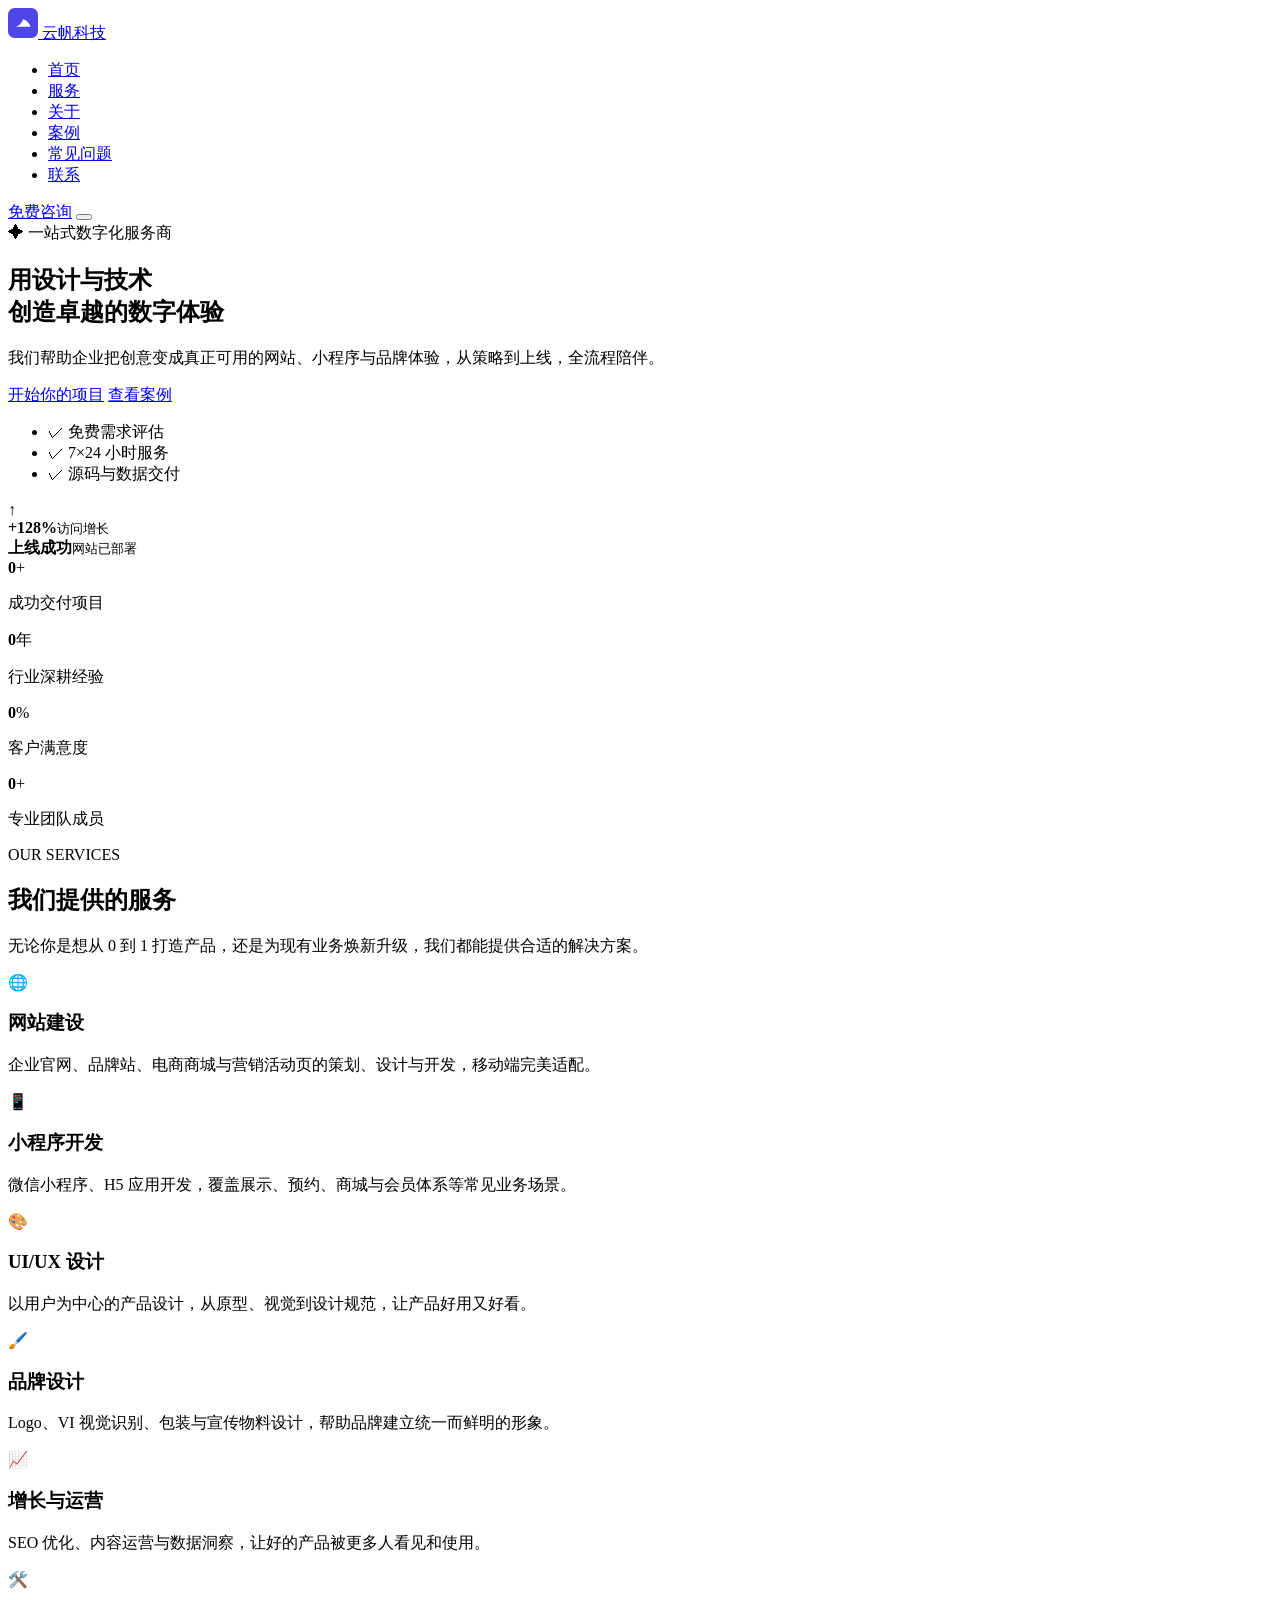
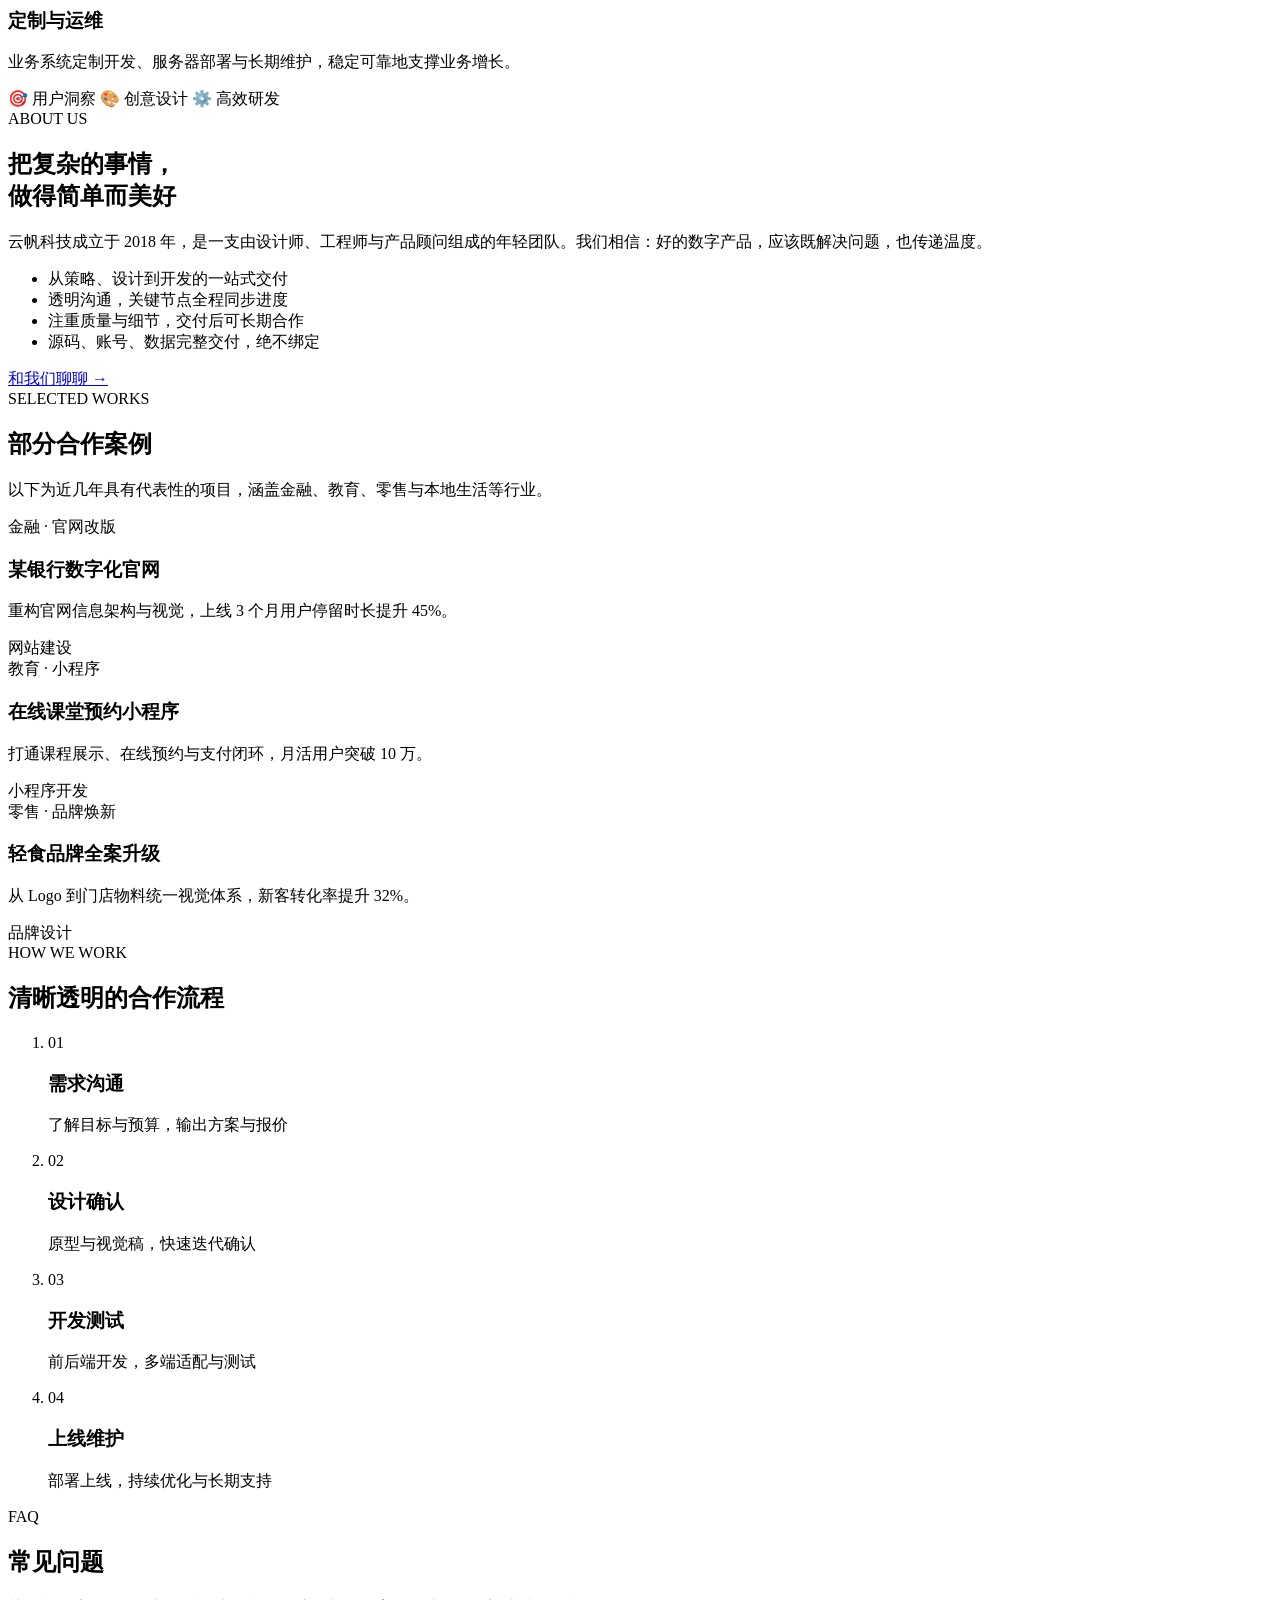
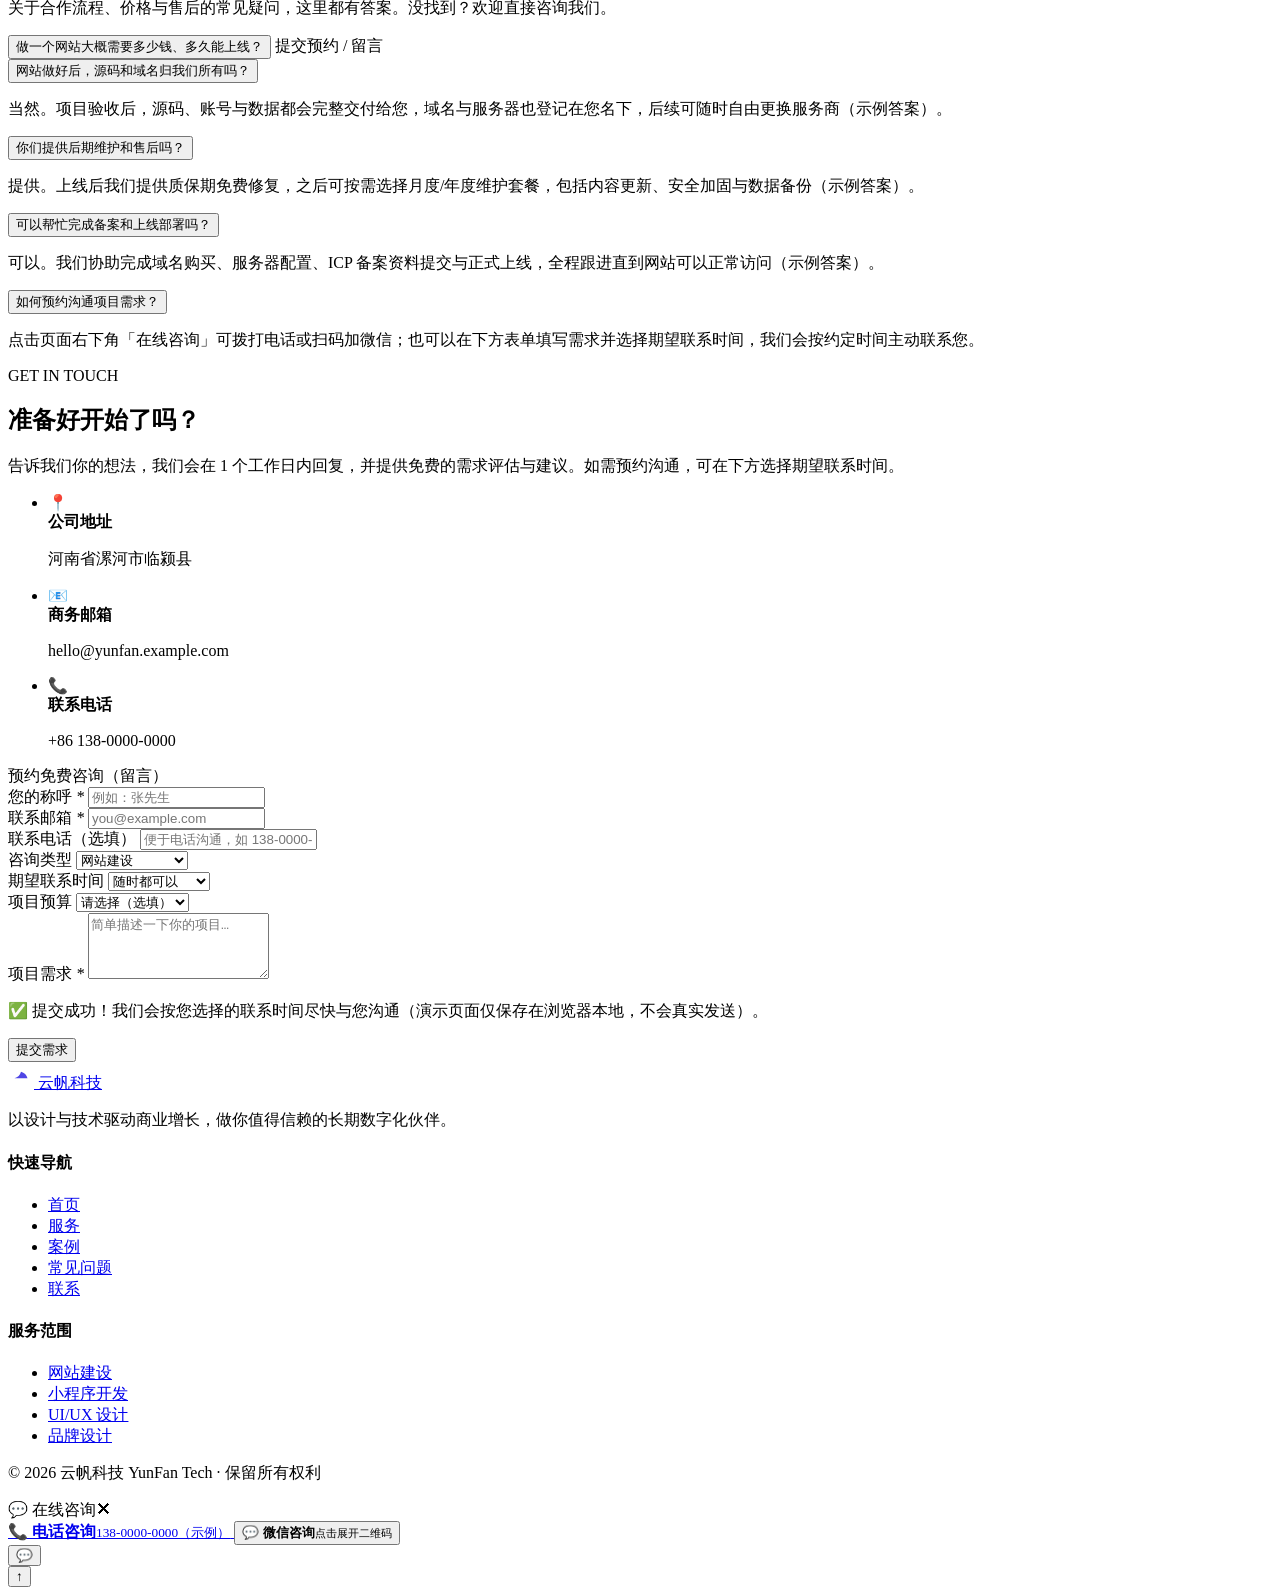
==== index.html @ b7e0d7ba "deploy: add index.html" ====
<!DOCTYPE html>
<html lang="zh-CN">
<head>
  <meta charset="UTF-8" />
  <meta name="viewport" content="width=device-width, initial-scale=1.0" />
  <title>云帆科技 - 一站式数字化解决方案</title>
  <meta name="description" content="云帆科技为企业提供网站建设、小程序开发、UI/UX 设计与品牌设计等一站式数字化服务。" />
  <link rel="icon" href="data:image/svg+xml,%3Csvg xmlns='http://www.w3.org/2000/svg' viewBox='0 0 64 64'%3E%3Crect width='64' height='64' rx='14' fill='%234f46e5'/%3E%3Cpath d='M16 40c8-2 14-8 16-16 8 2 14 8 16 16H16z' fill='white'/%3E%3C/svg%3E" />
  <link rel="stylesheet" href="css/style.css" />
</head>
<body>

  <!-- 导航栏 -->
  <header class="site-header" id="siteHeader">
    <nav class="nav container" aria-label="主导航">
      <a class="brand" href="#home" aria-label="云帆科技首页">
        <span class="brand-logo" aria-hidden="true">
          <svg viewBox="0 0 64 64" width="30" height="30"><rect width="64" height="64" rx="14" fill="#4f46e5"/><path d="M16 40c8-2 14-8 16-16 8 2 14 8 16 16H16z" fill="white"/></svg>
        </span>
        <span class="brand-name">云帆科技</span>
      </a>

      <ul class="nav-links" id="navLinks">
        <li><a class="nav-link is-active" href="#home">首页</a></li>
        <li><a class="nav-link" href="#services">服务</a></li>
        <li><a class="nav-link" href="#about">关于</a></li>
        <li><a class="nav-link" href="#works">案例</a></li>
        <li><a class="nav-link" href="#faq">常见问题</a></li>
        <li><a class="nav-link" href="#contact">联系</a></li>
      </ul>

      <a class="btn btn-primary nav-cta" href="#contact">免费咨询</a>

      <button class="nav-toggle" id="navToggle" aria-label="打开菜单" aria-expanded="false" aria-controls="navLinks">
        <span></span><span></span><span></span>
      </button>
    </nav>
  </header>

  <main>
    <!-- 首屏 Hero -->
    <section class="hero" id="home">
      <div class="hero-bg" aria-hidden="true">
        <span class="blob blob-1"></span>
        <span class="blob blob-2"></span>
        <span class="grid-dots"></span>
      </div>
      <div class="container hero-inner">
        <div class="hero-copy reveal">
          <span class="badge">✦ 一站式数字化服务商</span>
          <h1>用设计与技术<br />创造<span class="grad-text">卓越的</span>数字体验</h1>
          <p class="hero-sub">我们帮助企业把创意变成真正可用的网站、小程序与品牌体验，从策略到上线，全流程陪伴。</p>
          <div class="hero-actions">
            <a class="btn btn-primary btn-lg" href="#contact">开始你的项目</a>
            <a class="btn btn-ghost btn-lg" href="#works">查看案例</a>
          </div>
          <ul class="hero-points">
            <li>✓ 免费需求评估</li>
            <li>✓ 7×24 小时服务</li>
            <li>✓ 源码与数据交付</li>
          </ul>
        </div>

        <div class="hero-visual reveal" aria-hidden="true">
          <div class="mock-card mock-main">
            <div class="mock-top"><span></span><span></span><span></span></div>
            <div class="mock-hero-bar"></div>
            <div class="mock-row">
              <div class="mock-col"><i class="bar b1"></i><i class="bar b2"></i><i class="bar b3"></i><i class="bar b4"></i></div>
              <div class="mock-pie"><span></span></div>
            </div>
          </div>
          <div class="mock-card mock-float mock-float-1">
            <span class="f-icon">↑</span>
            <div><strong>+128%</strong><small>访问增长</small></div>
          </div>
          <div class="mock-card mock-float mock-float-2">
            <span class="f-dot"></span>
            <div><strong>上线成功</strong><small>网站已部署</small></div>
          </div>
        </div>
      </div>

      <!-- 数据统计 -->
      <div class="container stats-bar reveal">
        <div class="stat"><strong data-count="120">0</strong><span>+</span><p>成功交付项目</p></div>
        <div class="stat"><strong data-count="8">0</strong><span>年</span><p>行业深耕经验</p></div>
        <div class="stat"><strong data-count="96">0</strong><span>%</span><p>客户满意度</p></div>
        <div class="stat"><strong data-count="20">0</strong><span>+</span><p>专业团队成员</p></div>
      </div>
    </section>

    <!-- 服务 -->
    <section class="section" id="services">
      <div class="container">
        <div class="section-head reveal">
          <span class="kicker">OUR SERVICES</span>
          <h2>我们提供的服务</h2>
          <p>无论你是想从 0 到 1 打造产品，还是为现有业务焕新升级，我们都能提供合适的解决方案。</p>
        </div>

        <div class="grid cards-grid">
          <article class="card reveal">
            <span class="card-icon">🌐</span>
            <h3>网站建设</h3>
            <p>企业官网、品牌站、电商商城与营销活动页的策划、设计与开发，移动端完美适配。</p>
          </article>
          <article class="card reveal">
            <span class="card-icon">📱</span>
            <h3>小程序开发</h3>
            <p>微信小程序、H5 应用开发，覆盖展示、预约、商城与会员体系等常见业务场景。</p>
          </article>
          <article class="card reveal">
            <span class="card-icon">🎨</span>
            <h3>UI/UX 设计</h3>
            <p>以用户为中心的产品设计，从原型、视觉到设计规范，让产品好用又好看。</p>
          </article>
          <article class="card reveal">
            <span class="card-icon">🖌️</span>
            <h3>品牌设计</h3>
            <p>Logo、VI 视觉识别、包装与宣传物料设计，帮助品牌建立统一而鲜明的形象。</p>
          </article>
          <article class="card reveal">
            <span class="card-icon">📈</span>
            <h3>增长与运营</h3>
            <p>SEO 优化、内容运营与数据洞察，让好的产品被更多人看见和使用。</p>
          </article>
          <article class="card reveal">
            <span class="card-icon">🛠️</span>
            <h3>定制与运维</h3>
            <p>业务系统定制开发、服务器部署与长期维护，稳定可靠地支撑业务增长。</p>
          </article>
        </div>
      </div>
    </section>

    <!-- 关于 -->
    <section class="section section-alt" id="about">
      <div class="container about-grid">
        <div class="about-visual reveal">
          <div class="about-frame">
            <div class="about-illus">
              <span class="ai-card ai-1">🎯 用户洞察</span>
              <span class="ai-card ai-2">🎨 创意设计</span>
              <span class="ai-card ai-3">⚙️ 高效研发</span>
            </div>
          </div>
        </div>
        <div class="about-copy reveal">
          <span class="kicker">ABOUT US</span>
          <h2>把复杂的事情，<br />做得简单而美好</h2>
          <p>云帆科技成立于 2018 年，是一支由设计师、工程师与产品顾问组成的年轻团队。我们相信：好的数字产品，应该既解决问题，也传递温度。</p>
          <ul class="check-list">
            <li>从策略、设计到开发的一站式交付</li>
            <li>透明沟通，关键节点全程同步进度</li>
            <li>注重质量与细节，交付后可长期合作</li>
            <li>源码、账号、数据完整交付，绝不绑定</li>
          </ul>
          <a class="btn btn-primary" href="#contact">和我们聊聊 →</a>
        </div>
      </div>
    </section>

    <!-- 案例 -->
    <section class="section" id="works">
      <div class="container">
        <div class="section-head reveal">
          <span class="kicker">SELECTED WORKS</span>
          <h2>部分合作案例</h2>
          <p>以下为近几年具有代表性的项目，涵盖金融、教育、零售与本地生活等行业。</p>
        </div>

        <div class="grid works-grid">
          <article class="work reveal">
            <div class="work-cover cover-1"><span>金融 · 官网改版</span></div>
            <div class="work-body">
              <h3>某银行数字化官网</h3>
              <p>重构官网信息架构与视觉，上线 3 个月用户停留时长提升 45%。</p>
              <span class="tag">网站建设</span>
            </div>
          </article>
          <article class="work reveal">
            <div class="work-cover cover-2"><span>教育 · 小程序</span></div>
            <div class="work-body">
              <h3>在线课堂预约小程序</h3>
              <p>打通课程展示、在线预约与支付闭环，月活用户突破 10 万。</p>
              <span class="tag">小程序开发</span>
            </div>
          </article>
          <article class="work reveal">
            <div class="work-cover cover-3"><span>零售 · 品牌焕新</span></div>
            <div class="work-body">
              <h3>轻食品牌全案升级</h3>
              <p>从 Logo 到门店物料统一视觉体系，新客转化率提升 32%。</p>
              <span class="tag">品牌设计</span>
            </div>
          </article>
        </div>
      </div>
    </section>

    <!-- 合作流程 -->
    <section class="section section-alt" id="process">
      <div class="container">
        <div class="section-head reveal">
          <span class="kicker">HOW WE WORK</span>
          <h2>清晰透明的合作流程</h2>
        </div>
        <ol class="process-list">
          <li class="reveal"><span class="step-no">01</span><h3>需求沟通</h3><p>了解目标与预算，输出方案与报价</p></li>
          <li class="reveal"><span class="step-no">02</span><h3>设计确认</h3><p>原型与视觉稿，快速迭代确认</p></li>
          <li class="reveal"><span class="step-no">03</span><h3>开发测试</h3><p>前后端开发，多端适配与测试</p></li>
          <li class="reveal"><span class="step-no">04</span><h3>上线维护</h3><p>部署上线，持续优化与长期支持</p></li>
        </ol>
      </div>
    </section>

    <!-- 常见问题 -->
    <section class="section" id="faq">
      <div class="container">
        <div class="section-head reveal">
          <span class="kicker">FAQ</span>
          <h2>常见问题</h2>
          <p>关于合作流程、价格与售后的常见疑问，这里都有答案。没找到？欢迎直接咨询我们。</p>
        </div>
        <div class="faq-list reveal">
          <div class="faq-item">
            <button class="faq-q" aria-expanded="false"><span>做一个网站大概需要多少钱、多久能上线？</span><span class="faq-icon" aria-hidden="true"></span></button>
提交预约 / 留言
          </div>
          <div class="faq-item">
            <button class="faq-q" aria-expanded="false"><span>网站做好后，源码和域名归我们所有吗？</span><span class="faq-icon" aria-hidden="true"></span></button>
            <div class="faq-a"><p>当然。项目验收后，源码、账号与数据都会完整交付给您，域名与服务器也登记在您名下，后续可随时自由更换服务商（示例答案）。</p></div>
          </div>
          <div class="faq-item">
            <button class="faq-q" aria-expanded="false"><span>你们提供后期维护和售后吗？</span><span class="faq-icon" aria-hidden="true"></span></button>
            <div class="faq-a"><p>提供。上线后我们提供质保期免费修复，之后可按需选择月度/年度维护套餐，包括内容更新、安全加固与数据备份（示例答案）。</p></div>
          </div>
          <div class="faq-item">
            <button class="faq-q" aria-expanded="false"><span>可以帮忙完成备案和上线部署吗？</span><span class="faq-icon" aria-hidden="true"></span></button>
            <div class="faq-a"><p>可以。我们协助完成域名购买、服务器配置、ICP 备案资料提交与正式上线，全程跟进直到网站可以正常访问（示例答案）。</p></div>
          </div>
          <div class="faq-item">
            <button class="faq-q" aria-expanded="false"><span>如何预约沟通项目需求？</span><span class="faq-icon" aria-hidden="true"></span></button>
            <div class="faq-a"><p>点击页面右下角「在线咨询」可拨打电话或扫码加微信；也可以在下方表单填写需求并选择期望联系时间，我们会按约定时间主动联系您。</p></div>
          </div>
        </div>
      </div>
    </section>

    <!-- 联系 -->
    <section class="section contact-wrap" id="contact">
      <div class="container contact-grid">
        <div class="contact-info reveal">
          <span class="kicker">GET IN TOUCH</span>
          <h2>准备好开始了吗？</h2>
告诉我们你的想法，我们会在 1 个工作日内回复，并提供免费的需求评估与建议。如需预约沟通，可在下方选择期望联系时间。
          <ul class="contact-list">
            <li><span class="ci">📍</span><div><strong>公司地址</strong><p>河南省漯河市临颍县</p></div></li>
            <li><span class="ci">📧</span><div><strong>商务邮箱</strong><p>hello@yunfan.example.com</p></div></li>
            <li><span class="ci">📞</span><div><strong>联系电话</strong><p>+86 138-0000-0000</p></div></li>
          </ul>
        </div>

        <form class="contact-form reveal" id="contactForm" novalidate>
预约免费咨询（留言）
          <div class="form-row">
            <label for="name">您的称呼 <em>*</em></label>
            <input type="text" id="name" name="name" placeholder="例如：张先生" required />
          </div>
          <div class="form-row">
            <label for="email">联系邮箱 <em>*</em></label>
            <input type="email" id="email" name="email" placeholder="you@example.com" required />
          </div>
          <div class="form-row">
            <label for="phone">联系电话（选填）</label>
            <input type="tel" id="phone" name="phone" placeholder="便于电话沟通，如 138-0000-0000" />
          </div>
          <div class="form-row">
            <label for="topic">咨询类型</label>
            <select id="topic" name="topic">
              <option value="网站建设">网站建设</option>
              <option value="小程序开发">小程序开发</option>
              <option value="UI/UX 设计">UI/UX 设计</option>
              <option value="品牌设计">品牌设计</option>
              <option value="其他 / 暂不确定">其他 / 暂不确定</option>
            </select>
          </div>
          <div class="form-row">
            <label for="contactTime">期望联系时间</label>
            <select id="contactTime" name="contactTime">
              <option value="随时都可以">随时都可以</option>
              <option value="工作日上午">工作日上午</option>
              <option value="工作日下午">工作日下午</option>
              <option value="晚间 19:00 后">晚间 19:00 后</option>
            </select>
          </div>
          <div class="form-row">
            <label for="budget">项目预算</label>
            <select id="budget" name="budget">
              <option value="">请选择（选填）</option>
              <option value="1">1 万元以下</option>
              <option value="2">1 - 5 万元</option>
              <option value="3">5 - 20 万元</option>
              <option value="4">20 万元以上</option>
            </select>
          </div>
          <div class="form-row">
            <label for="message">项目需求 <em>*</em></label>
            <textarea id="message" name="message" rows="4" placeholder="简单描述一下你的项目…" required></textarea>
          </div>
          <p class="form-error" id="formError" role="alert"></p>
          <p class="form-success" id="formSuccess" role="status">✅ 提交成功！我们会按您选择的联系时间尽快与您沟通（演示页面仅保存在浏览器本地，不会真实发送）。</p>
          <button class="btn btn-primary btn-block" type="submit">提交需求</button>
        </form>
      </div>
    </section>
  </main>

  <!-- 页脚 -->
  <footer class="site-footer">
    <div class="container footer-grid">
      <div>
        <a class="brand brand-light" href="#home">
          <span class="brand-logo" aria-hidden="true">
            <svg viewBox="0 0 64 64" width="26" height="26"><rect width="64" height="64" rx="14" fill="#fff"/><path d="M16 40c8-2 14-8 16-16 8 2 14 8 16 16H16z" fill="#4f46e5"/></svg>
          </span>
          <span class="brand-name">云帆科技</span>
        </a>
        <p class="footer-desc">以设计与技术驱动商业增长，做你值得信赖的长期数字化伙伴。</p>
      </div>
      <div>
        <h4>快速导航</h4>
        <ul>
          <li><a href="#home">首页</a></li>
          <li><a href="#services">服务</a></li>
          <li><a href="#works">案例</a></li>
          <li><a href="#faq">常见问题</a></li>
          <li><a href="#contact">联系</a></li>
        </ul>
      </div>
      <div>
        <h4>服务范围</h4>
        <ul>
          <li><a href="#services">网站建设</a></li>
          <li><a href="#services">小程序开发</a></li>
          <li><a href="#services">UI/UX 设计</a></li>
          <li><a href="#services">品牌设计</a></li>
        </ul>
      </div>
    </div>
    <div class="container footer-bottom">
      <p>© <span id="year">2026</span> 云帆科技 YunFan Tech · 保留所有权利</p>
    </div>
  </footer>

  <!-- 在线咨询悬浮按钮 -->
  <div class="chat-fab" id="chatFab">
    <div class="fab-panel" role="dialog" aria-label="在线咨询面板">
      <div class="fab-head">💬 在线咨询<span class="fab-close" id="fabClose" role="button" tabindex="0" aria-label="关闭">✕</span></div>
      <a class="fab-action" href="tel:+8613800000000">
        <span class="fa-ic">📞</span>
        <span class="fa-text"><strong>电话咨询</strong><small>138-0000-0000（示例）</small></span>
      </a>
      <button type="button" class="fab-action" id="fabWechatBtn" aria-expanded="false">
        <span class="fa-ic">💬</span>
        <span class="fa-text"><strong>微信咨询</strong><small>点击展开二维码</small></span>
      </button>
      <div class="fab-qr" id="fabQr" hidden>
        <svg viewBox="0 0 120 120" width="112" height="112" aria-hidden="true">
          <rect width="120" height="120" fill="#fff"/>
          <g fill="#222">
            <rect x="8" y="8" width="36" height="36"/><rect x="14" y="14" width="24" height="24" fill="#fff"/>
            <rect x="76" y="8" width="36" height="36"/><rect x="82" y="14" width="24" height="24" fill="#fff"/>
            <rect x="8" y="76" width="36" height="36"/><rect x="14" y="82" width="24" height="24" fill="#fff"/>
            <rect x="56" y="56" width="12" height="12"/><rect x="76" y="78" width="12" height="12"/><rect x="94" y="58" width="10" height="10"/><rect x="58" y="82" width="10" height="10"/><rect x="72" y="56" width="8" height="8"/><rect x="88" y="88" width="8" height="8"/><rect x="56" y="98" width="8" height="8"/><rect x="80" y="96" width="8" height="8"/><rect x="56" y="70" width="8" height="8"/><rect x="102" y="76" width="8" height="8"/><rect x="88" y="68" width="6" height="6"/><rect x="96" y="102" width="8" height="8"/>
          </g>
        </svg>
        <p>微信扫码添加好友（占位图）</p>
        <small>把这里的占位图替换成你的微信二维码图片即可</small>
      </div>
    </div>
    <button class="fab-main" id="fabToggle" aria-expanded="false" aria-label="打开在线咨询">💬</button>
  </div>

  <button class="to-top" id="toTop" aria-label="返回顶部">↑</button>

  <script src="js/main.js"></script>
</body>
</html>
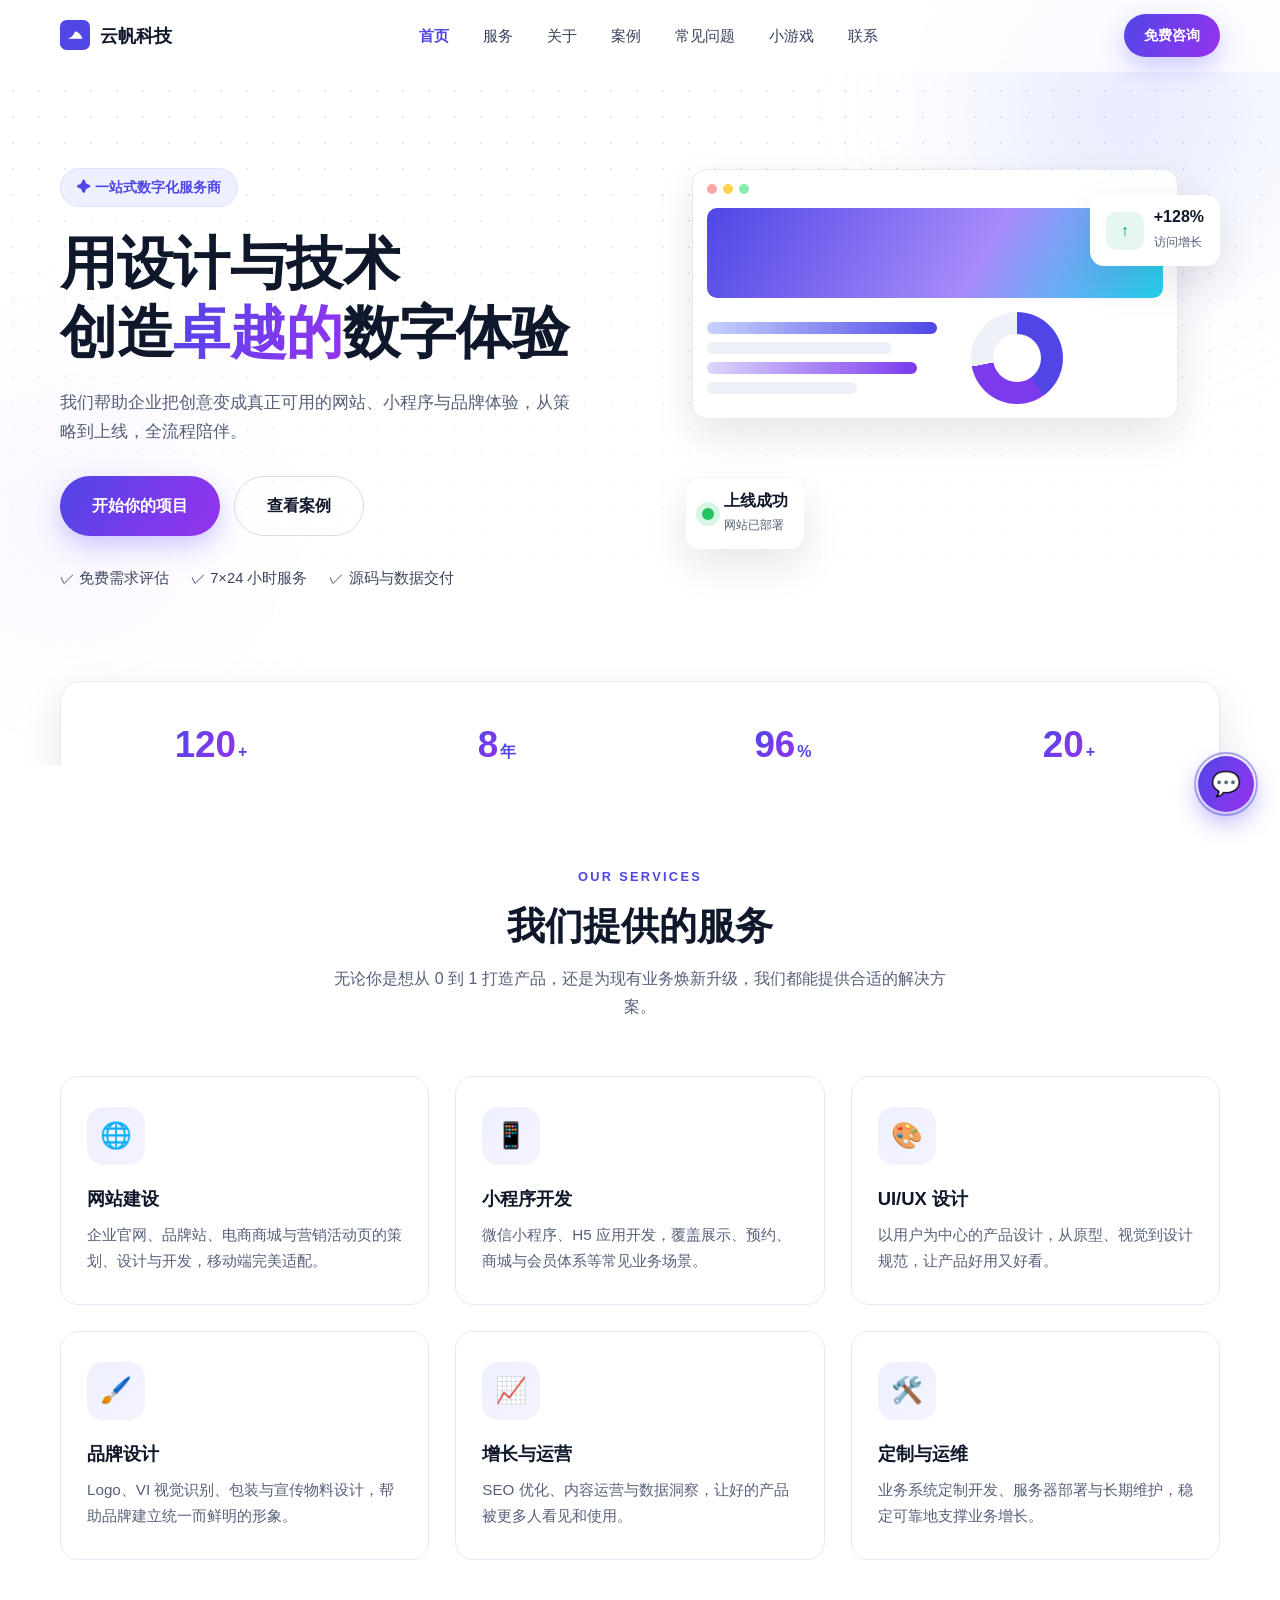
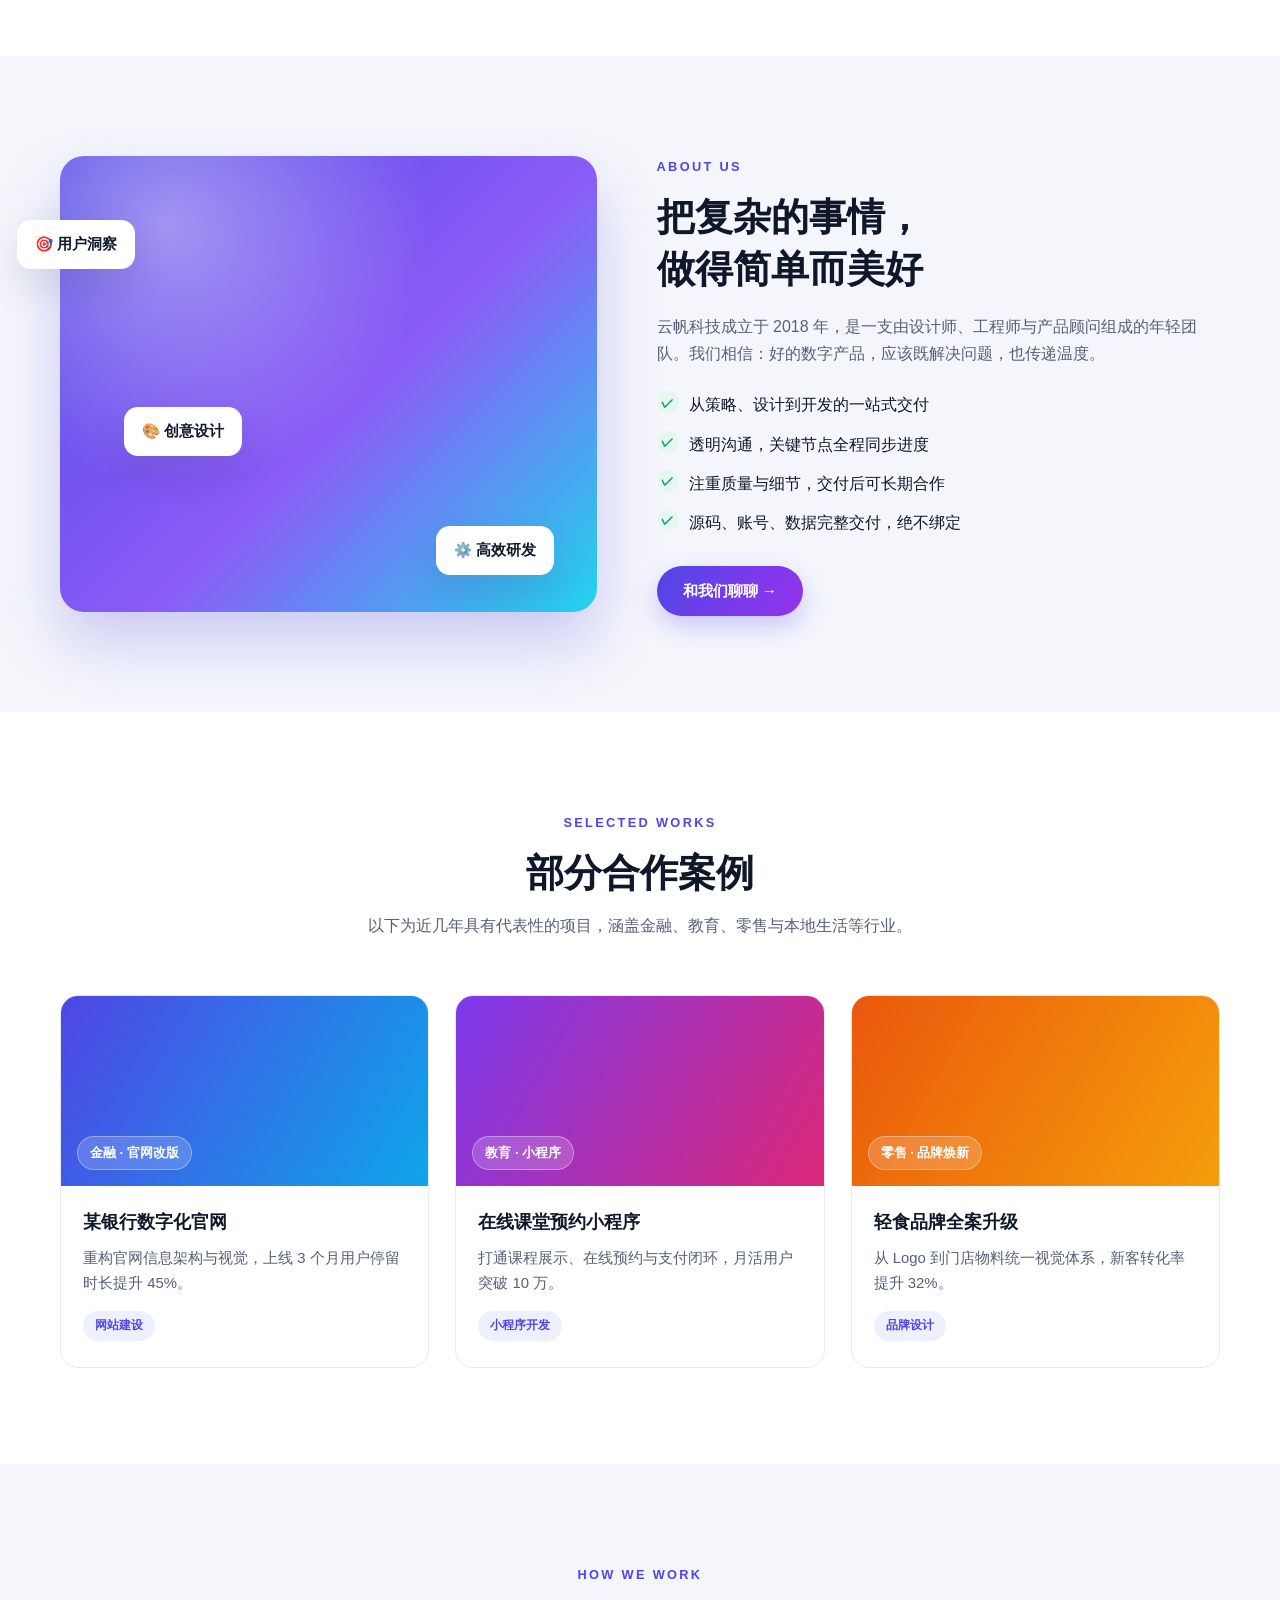
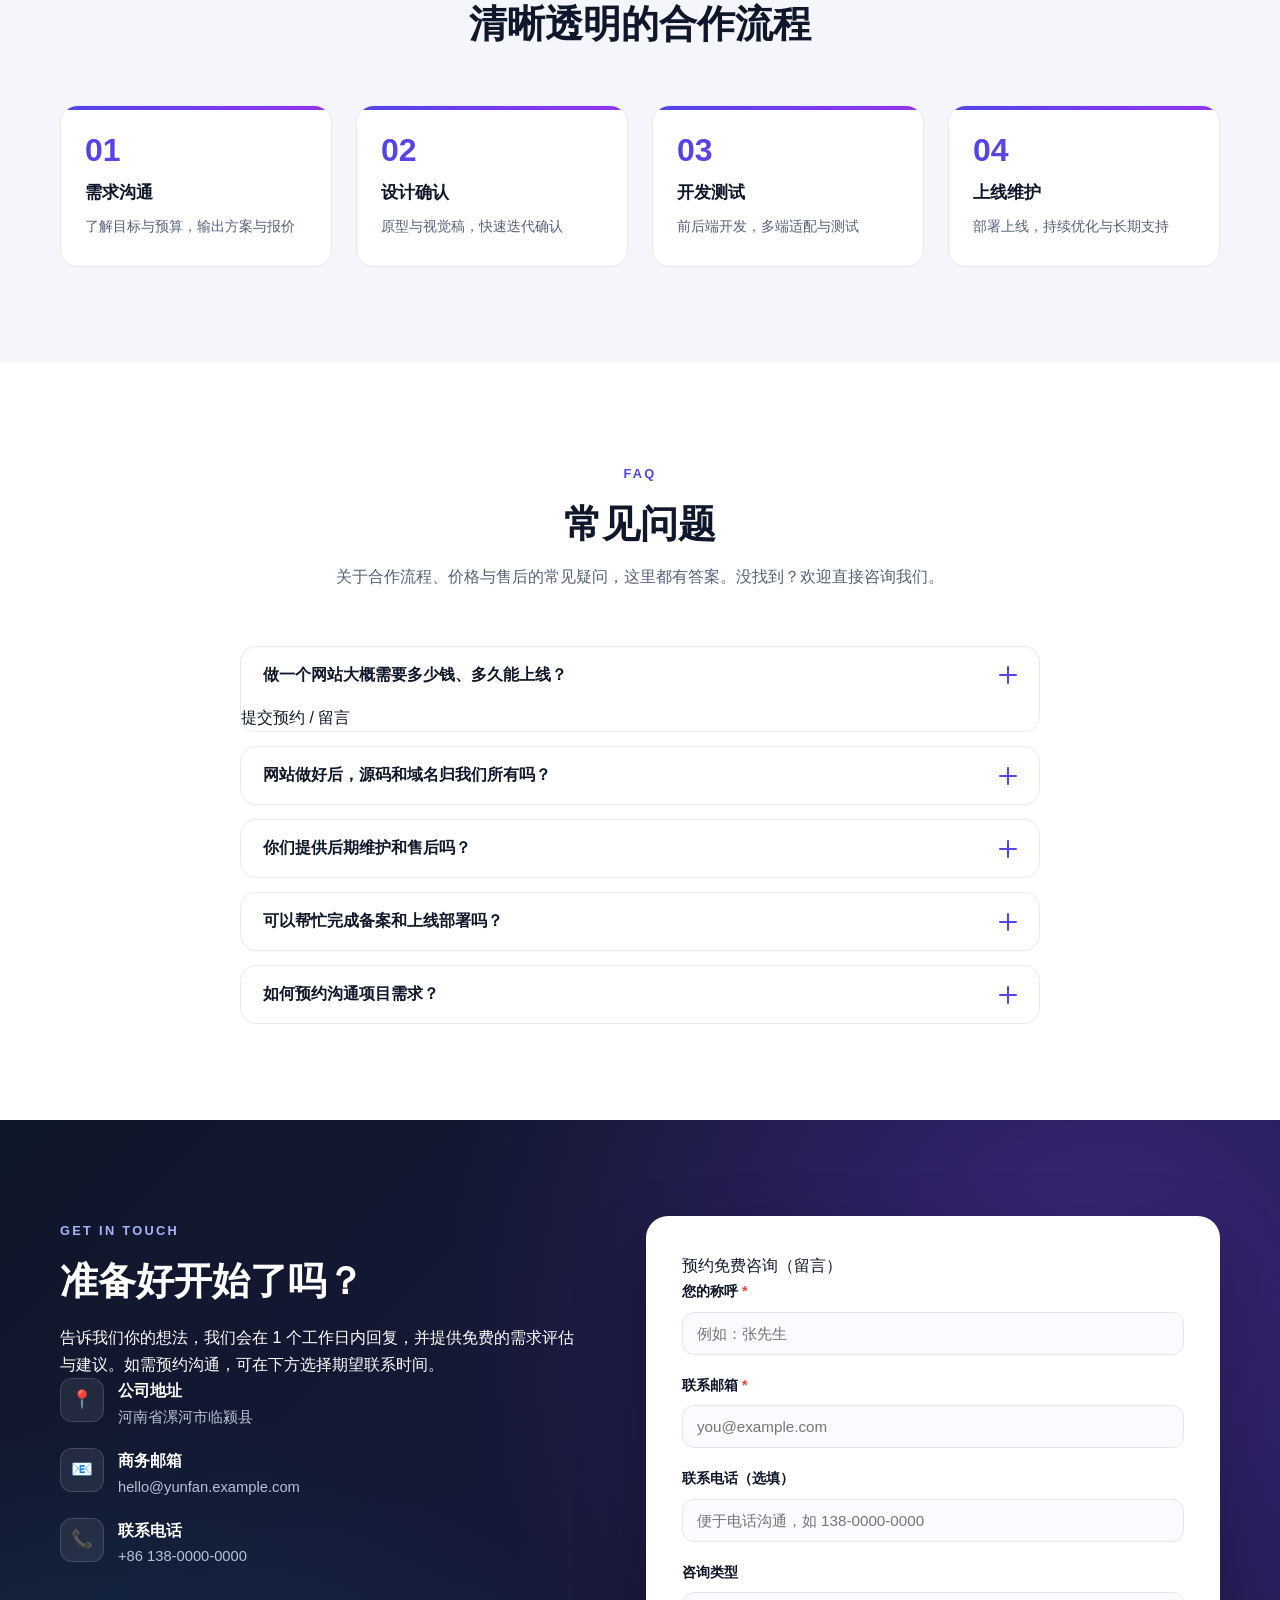
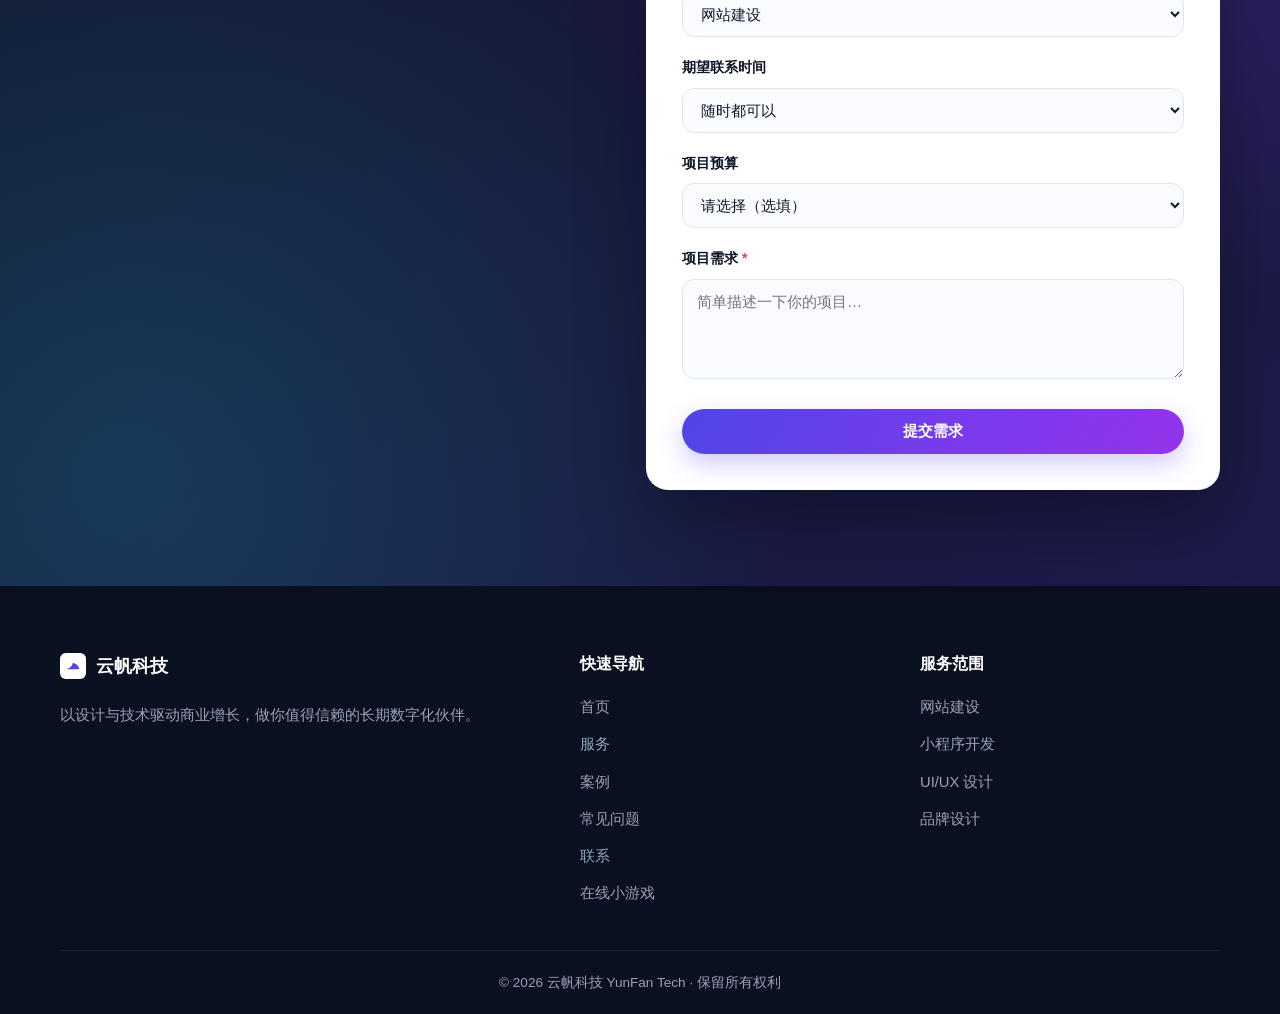
==== commit af662dc2: "deploy: update index.html" ====
--- a/index.html
+++ b/index.html
@@ -26,6 +26,7 @@
         <li><a class="nav-link" href="#about">关于</a></li>
         <li><a class="nav-link" href="#works">案例</a></li>
         <li><a class="nav-link" href="#faq">常见问题</a></li>
+        <li><a class="nav-link" href="game.html">小游戏</a></li>
         <li><a class="nav-link" href="#contact">联系</a></li>
       </ul>
 
@@ -337,6 +338,7 @@
           <li><a href="#works">案例</a></li>
           <li><a href="#faq">常见问题</a></li>
           <li><a href="#contact">联系</a></li>
+          <li><a href="game.html">在线小游戏</a></li>
         </ul>
       </div>
       <div>
--- a/css/style.css
+++ b/css/style.css
@@ -0,0 +1,666 @@
+/* ========== 基础与变量 ========== */
+:root {
+  --bg: #ffffff;
+  --bg-alt: #f4f6fb;
+  --ink: #0f172a;
+  --muted: #566079;
+  --brand: #4f46e5;
+  --brand-2: #7c3aed;
+  --grad: linear-gradient(120deg, #4f46e5, #7c3aed 60%, #9333ea);
+  --line: #e6eaf3;
+  --radius: 18px;
+  --shadow-sm: 0 6px 18px rgba(15, 23, 42, .06);
+  --shadow-md: 0 16px 40px rgba(15, 23, 42, .10);
+  --nav-h: 72px;
+  --font: "Inter", "PingFang SC", "Microsoft YaHei", "Hiragino Sans GB", -apple-system, BlinkMacSystemFont, "Segoe UI", Roboto, sans-serif;
+}
+
+* { margin: 0; padding: 0; box-sizing: border-box; }
+html { scroll-behavior: smooth; scroll-padding-top: calc(var(--nav-h) + 16px); }
+body {
+  font-family: var(--font);
+  color: var(--ink);
+  background: var(--bg);
+  line-height: 1.7;
+  -webkit-font-smoothing: antialiased;
+  overflow-x: hidden;
+}
+img, svg { display: block; max-width: 100%; }
+a { color: inherit; text-decoration: none; }
+ul, ol { list-style: none; }
+button { font-family: inherit; cursor: pointer; }
+
+.container { width: min(1160px, 92%); margin: 0 auto; }
+.section { padding: 96px 0; }
+.section-alt { background: var(--bg-alt); }
+.grad-text {
+  background: var(--grad);
+  -webkit-background-clip: text;
+  background-clip: text;
+  color: transparent;
+}
+.kicker {
+  display: inline-block;
+  font-size: .8rem;
+  font-weight: 700;
+  letter-spacing: .18em;
+  color: var(--brand);
+  margin-bottom: 14px;
+  text-transform: uppercase;
+}
+.section-head { text-align: center; max-width: 640px; margin: 0 auto 56px; }
+.section-head h2 { font-size: clamp(1.7rem, 3vw, 2.5rem); line-height: 1.3; margin-bottom: 14px; }
+.section-head p { color: var(--muted); }
+
+/* ========== 按钮 ========== */
+.btn {
+  display: inline-flex;
+  align-items: center;
+  justify-content: center;
+  gap: 8px;
+  border: none;
+  border-radius: 999px;
+  padding: 12px 26px;
+  font-size: .95rem;
+  font-weight: 600;
+  transition: transform .2s ease, box-shadow .2s ease, background .2s ease, color .2s ease;
+  white-space: nowrap;
+}
+.btn-lg { padding: 15px 32px; font-size: 1rem; }
+.btn-block { width: 100%; }
+.btn-primary {
+  color: #fff;
+  background: var(--grad);
+  box-shadow: 0 10px 24px rgba(99, 91, 255, .30);
+}
+.btn-primary:hover { transform: translateY(-2px); box-shadow: 0 14px 30px rgba(99, 91, 255, .38); }
+.btn-ghost {
+  color: var(--ink);
+  background: transparent;
+  border: 1.5px solid #d6dcea;
+}
+.btn-ghost:hover { border-color: var(--brand); color: var(--brand); transform: translateY(-2px); }
+
+/* ========== 导航栏 ========== */
+.site-header {
+  position: fixed;
+  inset: 0 0 auto 0;
+  z-index: 100;
+  height: var(--nav-h);
+  display: flex;
+  align-items: center;
+  background: rgba(255,255,255,.7);
+  backdrop-filter: blur(10px);
+  -webkit-backdrop-filter: blur(10px);
+  border-bottom: 1px solid transparent;
+  transition: background .3s ease, border-color .3s ease, box-shadow .3s ease;
+}
+.site-header.scrolled {
+  background: rgba(255,255,255,.92);
+  border-color: var(--line);
+  box-shadow: 0 4px 20px rgba(15,23,42,.05);
+}
+.nav { display: flex; align-items: center; justify-content: space-between; gap: 20px; }
+.brand { display: inline-flex; align-items: center; gap: 10px; font-weight: 800; font-size: 1.15rem; }
+.brand-logo { display: inline-flex; }
+.nav-links { display: flex; gap: 6px; }
+.nav-link {
+  position: relative;
+  padding: 8px 14px;
+  font-size: .95rem;
+  color: #37415a;
+  border-radius: 999px;
+  transition: color .2s ease, background .2s ease;
+}
+.nav-link:hover { color: var(--brand); background: #eef0ff; }
+.nav-link.is-active { color: var(--brand); font-weight: 700; }
+.nav-cta { padding: 9px 20px; font-size: .9rem; }
+.nav-toggle { display: none; background: none; border: none; width: 42px; height: 42px; position: relative; z-index: 5; }
+.nav-toggle span {
+  display: block;
+  width: 22px;
+  height: 2px;
+  margin: 5px auto;
+  background: var(--ink);
+  border-radius: 2px;
+  transition: transform .3s ease, opacity .3s ease;
+}
+.nav-toggle.open span:nth-child(1) { transform: translateY(7px) rotate(45deg); }
+.nav-toggle.open span:nth-child(2) { opacity: 0; }
+.nav-toggle.open span:nth-child(3) { transform: translateY(-7px) rotate(-45deg); }
+
+/* ========== Hero ========== */
+.hero { position: relative; padding: calc(var(--nav-h) + 56px) 0 0; overflow: hidden; }
+.hero-bg { position: absolute; inset: 0; z-index: 0; pointer-events: none; }
+.blob { position: absolute; border-radius: 50%; filter: blur(60px); opacity: .55; }
+.blob-1 { width: 460px; height: 460px; background: radial-gradient(circle, #c7d2fe, transparent 70%); top: -120px; right: -80px; }
+.blob-2 { width: 380px; height: 380px; background: radial-gradient(circle, #f3e8ff, transparent 70%); bottom: 60px; left: -120px; }
+.grid-dots {
+  position: absolute; inset: 0;
+  background-image: radial-gradient(rgba(99,102,241,.16) 1.2px, transparent 1.2px);
+  background-size: 26px 26px;
+  -webkit-mask-image: linear-gradient(180deg, #000 20%, transparent 85%);
+  mask-image: linear-gradient(180deg, #000 20%, transparent 85%);
+}
+.hero-inner {
+  position: relative; z-index: 1;
+  display: grid;
+  grid-template-columns: 1.05fr .95fr;
+  align-items: center;
+  gap: 48px;
+  padding: 40px 0 90px;
+}
+.badge {
+  display: inline-flex;
+  align-items: center;
+  gap: 8px;
+  padding: 7px 16px;
+  font-size: .85rem;
+  font-weight: 600;
+  color: var(--brand);
+  background: #eef0ff;
+  border: 1px solid #dde1ff;
+  border-radius: 999px;
+  margin-bottom: 22px;
+}
+.hero h1 { font-size: clamp(2.1rem, 4.6vw, 3.55rem); line-height: 1.22; letter-spacing: -.5px; }
+.hero-sub { margin: 20px 0 30px; font-size: 1.08rem; color: var(--muted); max-width: 30em; }
+.hero-actions { display: flex; flex-wrap: wrap; gap: 14px; }
+.hero-points { display: flex; flex-wrap: wrap; gap: 8px 22px; margin-top: 30px; font-size: .92rem; color: #3c455e; }
+.hero-points li::before { content: ""; }
+
+/* Hero 视觉区 */
+.hero-visual { position: relative; min-height: 420px; }
+.mock-card { border-radius: 14px; background: #fff; box-shadow: var(--shadow-md); }
+.mock-main { width: 92%; padding: 14px; border: 1px solid var(--line); }
+.mock-top { display: flex; gap: 6px; margin-bottom: 14px; }
+.mock-top span { width: 10px; height: 10px; border-radius: 50%; background: #e2e6f0; }
+.mock-top span:nth-child(1) { background: #fca5a5; }
+.mock-top span:nth-child(2) { background: #fcd34d; }
+.mock-top span:nth-child(3) { background: #86efac; }
+.mock-hero-bar { height: 90px; border-radius: 10px; background: linear-gradient(120deg, #4f46e5, #a78bfa 60%, #22d3ee); margin-bottom: 14px; }
+.mock-row { display: grid; grid-template-columns: 1.3fr 1fr; gap: 14px; align-items: center; }
+.mock-col { display: grid; gap: 8px; }
+.bar { height: 12px; border-radius: 6px; background: #eef1f8; }
+.bar.b1 { width: 92%; background: linear-gradient(90deg,#c7d2fe,#4f46e5); }
+.bar.b2 { width: 74%; }
+.bar.b3 { width: 84%; background: linear-gradient(90deg,#ddd6fe,#7c3aed); }
+.bar.b4 { width: 60%; }
+.mock-pie { width: 92px; height: 92px; border-radius: 50%; background: conic-gradient(#4f46e5 0 40%, #7c3aed 40% 72%, #eef1f8 72% 100%); display: grid; place-items: center; }
+.mock-pie span { width: 48px; height: 48px; border-radius: 50%; background: #fff; }
+.mock-float { position: absolute; display: flex; align-items: center; gap: 10px; padding: 12px 16px; }
+.mock-float strong { display: block; font-size: 1rem; line-height: 1.2; }
+.mock-float small { color: var(--muted); font-size: .78rem; }
+.mock-float-1 { top: 26px; right: 0; animation: floaty 5s ease-in-out infinite; }
+.mock-float-2 { bottom: 40px; left: -6px; animation: floaty 6s ease-in-out 1s infinite; }
+.f-icon { display: grid; place-items: center; width: 38px; height: 38px; border-radius: 10px; background: #e6f7ef; color: #059669; font-weight: 800; }
+.f-dot { width: 12px; height: 12px; border-radius: 50%; background: #22c55e; box-shadow: 0 0 0 6px rgba(34,197,94,.18); }
+@keyframes floaty { 0%,100% { transform: translateY(0); } 50% { transform: translateY(-12px); } }
+
+/* 数据统计 */
+.stats-bar {
+  position: relative; z-index: 2;
+  display: grid;
+  grid-template-columns: repeat(4, 1fr);
+  gap: 10px;
+  background: #fff;
+  border: 1px solid var(--line);
+  border-radius: 20px;
+  box-shadow: var(--shadow-md);
+  padding: 26px 12px;
+  transform: translateY(50%);
+  margin-bottom: -70px;
+}
+.stat { text-align: center; padding: 6px; }
+.stat strong { font-size: clamp(1.7rem, 3vw, 2.3rem); font-weight: 800; background: var(--grad); -webkit-background-clip: text; background-clip: text; color: transparent; }
+.stat > span { font-size: 1rem; font-weight: 700; color: var(--brand); margin-left: 2px; }
+.stat p { color: var(--muted); font-size: .9rem; margin-top: 2px; }
+
+/* ========== 服务卡片 ========== */
+.cards-grid { grid-template-columns: repeat(3, 1fr); }
+.card {
+  background: #fff;
+  border: 1px solid var(--line);
+  border-radius: var(--radius);
+  padding: 30px 26px;
+  transition: transform .25s ease, box-shadow .25s ease, border-color .25s ease;
+}
+.card:hover { transform: translateY(-6px); box-shadow: var(--shadow-md); border-color: transparent; }
+.card-icon {
+  display: grid; place-items: center;
+  width: 58px; height: 58px;
+  font-size: 1.6rem;
+  border-radius: 16px;
+  background: linear-gradient(135deg, #eef0ff, #f5f3ff);
+  margin-bottom: 18px;
+}
+.card h3 { font-size: 1.15rem; margin-bottom: 8px; }
+.card p { color: var(--muted); font-size: .95rem; }
+
+/* ========== 关于 ========== */
+.about-grid { display: grid; grid-template-columns: 1fr 1.05fr; gap: 60px; align-items: center; }
+.about-visual { position: relative; }
+.about-frame {
+  position: relative;
+  aspect-ratio: 4 / 3.4;
+  border-radius: 24px;
+  background:
+    radial-gradient(circle at 20% 15%, rgba(255,255,255,.4), transparent 45%),
+    linear-gradient(135deg, #4f46e5, #8b5cf6 55%, #22d3ee);
+  box-shadow: 0 30px 60px rgba(79,70,229,.25);
+}
+.about-illus { position: absolute; inset: 0; }
+.ai-card {
+  position: absolute;
+  background: #fff;
+  padding: 12px 18px;
+  border-radius: 14px;
+  font-weight: 600;
+  font-size: .92rem;
+  box-shadow: var(--shadow-md);
+  animation: floaty 5.5s ease-in-out infinite;
+}
+.ai-1 { top: 14%; left: -8%; }
+.ai-2 { top: 55%; left: 12%; animation-delay: .6s; }
+.ai-3 { bottom: 8%; right: 8%; animation-delay: 1.2s; }
+.about-copy h2 { font-size: clamp(1.7rem, 3vw, 2.4rem); line-height: 1.35; margin-bottom: 18px; }
+.about-copy > p { color: var(--muted); margin-bottom: 24px; }
+.check-list { margin-bottom: 30px; display: grid; gap: 12px; }
+.check-list li { position: relative; padding-left: 32px; }
+.check-list li::before {
+  content: "✓";
+  position: absolute; left: 0; top: 0;
+  display: grid; place-items: center;
+  width: 22px; height: 22px;
+  border-radius: 50%;
+  background: #e6f7ef; color: #059669;
+  font-size: .8rem; font-weight: 800;
+}
+
+/* ========== 案例 ========== */
+.works-grid { grid-template-columns: repeat(3, 1fr); }
+.work {
+  background: #fff;
+  border: 1px solid var(--line);
+  border-radius: var(--radius);
+  overflow: hidden;
+  transition: transform .25s ease, box-shadow .25s ease;
+}
+.work:hover { transform: translateY(-6px); box-shadow: var(--shadow-md); }
+.work-cover {
+  height: 190px;
+  display: flex;
+  align-items: flex-end;
+  padding: 16px;
+  background-size: 200% 200%;
+  animation: gradientMove 8s ease infinite;
+}
+@keyframes gradientMove { 0%,100% { background-position: 0% 50%; } 50% { background-position: 100% 50%; } }
+.cover-1 { background-image: linear-gradient(120deg, #4f46e5, #0ea5e9, #22d3ee); }
+.cover-2 { background-image: linear-gradient(120deg, #7c3aed, #db2777, #f472b6); }
+.cover-3 { background-image: linear-gradient(120deg, #ea580c, #f59e0b, #84cc16); }
+.work-cover span {
+  color: #fff;
+  font-size: .8rem;
+  font-weight: 600;
+  background: rgba(255,255,255,.18);
+  border: 1px solid rgba(255,255,255,.35);
+  padding: 5px 12px;
+  border-radius: 999px;
+  backdrop-filter: blur(4px);
+}
+.work-body { padding: 22px 22px 26px; }
+.work-body h3 { font-size: 1.1rem; margin-bottom: 8px; }
+.work-body p { color: var(--muted); font-size: .93rem; margin-bottom: 14px; }
+.tag { display: inline-block; font-size: .78rem; font-weight: 600; color: var(--brand); background: #eef0ff; padding: 4px 12px; border-radius: 999px; }
+
+/* ========== 流程 ========== */
+.process-list {
+  display: grid;
+  grid-template-columns: repeat(4, 1fr);
+  gap: 24px;
+  counter-reset: step;
+}
+.process-list li {
+  position: relative;
+  background: #fff;
+  border: 1px solid var(--line);
+  border-radius: var(--radius);
+  padding: 28px 24px;
+  overflow: hidden;
+}
+.process-list li::after {
+  content: "";
+  position: absolute; inset: 0 0 auto 0;
+  height: 4px;
+  background: var(--grad);
+}
+.step-no {
+  display: block;
+  font-size: 2rem;
+  font-weight: 800;
+  background: var(--grad);
+  -webkit-background-clip: text;
+  background-clip: text;
+  color: transparent;
+  margin-bottom: 12px;
+  line-height: 1;
+}
+.process-list h3 { font-size: 1.08rem; margin-bottom: 6px; }
+.process-list p { color: var(--muted); font-size: .9rem; }
+
+/* ========== 联系 ========== */
+.contact-wrap {
+  background:
+    radial-gradient(circle at 85% 15%, rgba(124,58,237,.35), transparent 45%),
+    radial-gradient(circle at 10% 90%, rgba(34,211,238,.18), transparent 45%),
+    linear-gradient(135deg, #0f172a, #1e1b4b);
+  color: #fff;
+}
+.contact-grid {
+  display: grid;
+  grid-template-columns: 1fr 1.1fr;
+  gap: 64px;
+  align-items: start;
+}
+.contact-info .kicker { color: #a5b4fc; }
+.contact-info h2 { font-size: clamp(1.8rem, 3vw, 2.5rem); margin-bottom: 18px; line-height: 1.3; }
+.contact-info > p { color: #cbd5e1; margin-bottom: 34px; }
+.contact-list { display: grid; gap: 18px; }
+.contact-list li { display: flex; gap: 14px; align-items: flex-start; }
+.ci {
+  flex: 0 0 auto;
+  display: grid; place-items: center;
+  width: 44px; height: 44px;
+  border-radius: 12px;
+  background: rgba(255,255,255,.08);
+  border: 1px solid rgba(255,255,255,.14);
+  font-size: 1.1rem;
+}
+.contact-list strong { display: block; font-size: .98rem; }
+.contact-list p { color: #b6c2d6; font-size: .92rem; }
+
+.contact-form {
+  background: #fff;
+  color: var(--ink);
+  border-radius: 22px;
+  padding: 36px;
+  box-shadow: 0 30px 70px rgba(0,0,0,.3);
+}
+.contact-form h3 { font-size: 1.35rem; margin-bottom: 24px; }
+.form-row { margin-bottom: 18px; }
+.form-row label { display: block; font-size: .9rem; font-weight: 600; margin-bottom: 8px; }
+.form-row label em { color: #ef4444; font-style: normal; }
+.form-row input,
+.form-row select,
+.form-row textarea {
+  width: 100%;
+  padding: 12px 14px;
+  border: 1.5px solid #e2e6f0;
+  border-radius: 12px;
+  font-family: inherit;
+  font-size: .95rem;
+  color: var(--ink);
+  background: #fafbfe;
+  transition: border-color .2s ease, box-shadow .2s ease, background .2s ease;
+}
+.form-row input:focus,
+.form-row select:focus,
+.form-row textarea:focus {
+  outline: none;
+  border-color: var(--brand);
+  box-shadow: 0 0 0 4px rgba(79,70,229,.12);
+  background: #fff;
+}
+.form-row textarea { resize: vertical; min-height: 100px; }
+.form-error { display: none; color: #dc2626; font-size: .9rem; margin: 0 0 14px; }
+.form-error.show { display: block; }
+.form-success { display: none; color: #059669; font-size: .95rem; font-weight: 600; background: #e7f8f0; border: 1px solid #b7ecd4; padding: 12px 14px; border-radius: 12px; margin: 0 0 16px; }
+.form-success.show { display: block; }
+.contact-form .btn { margin-top: 4px; }
+
+/* ========== 页脚 ========== */
+.site-footer { background: #0b1020; color: #94a3b8; padding: 64px 0 0; }
+.footer-grid {
+  display: grid;
+  grid-template-columns: 1.6fr 1fr 1fr;
+  gap: 40px;
+  padding-bottom: 44px;
+}
+.brand-light { color: #fff; }
+.footer-desc { margin-top: 16px; font-size: .92rem; max-width: 30em; }
+.site-footer h4 { color: #fff; font-size: 1rem; margin-bottom: 16px; }
+.site-footer ul { display: grid; gap: 10px; }
+.site-footer ul a { font-size: .92rem; transition: color .2s ease; }
+.site-footer ul a:hover { color: #a5b4fc; }
+.footer-bottom {
+  border-top: 1px solid rgba(255,255,255,.08);
+  padding: 20px 0;
+  font-size: .85rem;
+  text-align: center;
+}
+
+/* ========== 返回顶部 ========== */
+.to-top {
+  position: fixed;
+  right: 24px;
+  bottom: 24px;
+  z-index: 90;
+  width: 46px; height: 46px;
+  border: none;
+  border-radius: 50%;
+  color: #fff;
+  background: var(--grad);
+  box-shadow: 0 10px 24px rgba(79,70,229,.35);
+  font-size: 1.2rem;
+  opacity: 0;
+  visibility: hidden;
+  transform: translateY(10px);
+  transition: opacity .3s ease, transform .3s ease, visibility .3s;
+}
+.to-top.show { opacity: 1; visibility: visible; transform: translateY(0); }
+.to-top:hover { transform: translateY(-3px); }
+
+/* ========== 通用栅格 ========== */
+.grid { display: grid; gap: 26px; }
+
+/* ========== 滚动显现动画 ========== */
+.reveal { opacity: 0; transform: translateY(26px); transition: opacity .7s ease, transform .7s ease; }
+.reveal.in { opacity: 1; transform: none; }
+
+/* ========== 响应式 ========== */
+@media (max-width: 960px) {
+  .section { padding: 76px 0; }
+  .hero-inner { grid-template-columns: 1fr; gap: 40px; padding-bottom: 80px; }
+  .hero-visual { min-height: 360px; max-width: 520px; }
+  .cards-grid, .works-grid { grid-template-columns: repeat(2, 1fr); }
+  .about-grid { grid-template-columns: 1fr; gap: 48px; }
+  .about-frame { max-width: 560px; }
+  .process-list { grid-template-columns: repeat(2, 1fr); }
+  .contact-grid { grid-template-columns: 1fr; gap: 48px; }
+
+  .nav-links {
+    position: fixed;
+    top: var(--nav-h);
+    left: 0; right: 0;
+    flex-direction: column;
+    background: #fff;
+    border-bottom: 1px solid var(--line);
+    box-shadow: var(--shadow-md);
+    padding: 18px 6vw 26px;
+    gap: 4px;
+    transform: translateY(-8px);
+    opacity: 0;
+    visibility: hidden;
+    transition: opacity .25s ease, transform .25s ease, visibility .25s;
+  }
+  .nav-links.open { opacity: 1; visibility: visible; transform: none; }
+  .nav-link { display: block; padding: 12px 14px; font-size: 1rem; }
+  .nav-toggle { display: block; }
+  .nav-cta { display: none; }
+}
+
+@media (max-width: 640px) {
+  .section { padding: 60px 0; }
+  .hero { padding-top: calc(var(--nav-h) + 34px); }
+  .hero-actions .btn { width: 100%; }
+  .hero-visual { min-height: 320px; }
+  .stats-bar { grid-template-columns: repeat(2, 1fr); row-gap: 20px; }
+  .cards-grid, .works-grid { grid-template-columns: 1fr; }
+  .process-list { grid-template-columns: 1fr; }
+  .footer-grid { grid-template-columns: 1fr; gap: 28px; }
+  .contact-form { padding: 26px 22px; }
+  .ai-1 { left: 0; }
+  .mock-float-2 { left: 0; }
+  .to-top { right: 16px; bottom: 16px; }
+}
+
+/* 减少动画偏好 */
+@media (prefers-reduced-motion: reduce) {
+  html { scroll-behavior: auto; }
+  *, *::before, *::after { animation-duration: .01ms !important; animation-iteration-count: 1 !important; transition-duration: .01ms !important; }
+  .reveal { opacity: 1; transform: none; }
+}
+
+/* ========== FAQ 常见问题 ========== */
+.faq-list { max-width: 800px; margin: 0 auto; display: grid; gap: 14px; }
+.faq-item {
+  background: #fff;
+  border: 1px solid var(--line);
+  border-radius: 16px;
+  overflow: hidden;
+  transition: border-color .2s ease, box-shadow .2s ease;
+}
+.faq-item.open { border-color: #dde1ff; box-shadow: var(--shadow-sm); }
+.faq-q {
+  width: 100%;
+  display: flex;
+  align-items: center;
+  justify-content: space-between;
+  gap: 16px;
+  padding: 18px 22px;
+  background: none;
+  border: none;
+  text-align: left;
+  font-size: 1rem;
+  font-weight: 600;
+  color: var(--ink);
+}
+.faq-icon { position: relative; flex: 0 0 auto; width: 18px; height: 18px; }
+.faq-icon::before,
+.faq-icon::after {
+  content: "";
+  position: absolute;
+  background: var(--brand);
+  border-radius: 2px;
+  transition: transform .25s ease, opacity .25s ease;
+}
+.faq-icon::before { left: 0; top: 8px; width: 18px; height: 2px; }
+.faq-icon::after { left: 8px; top: 0; width: 2px; height: 18px; }
+.faq-item.open .faq-icon::after { transform: rotate(90deg); opacity: 0; }
+.faq-a { max-height: 0; overflow: hidden; transition: max-height .35s ease; }
+.faq-a p { padding: 0 22px 20px; color: var(--muted); font-size: .94rem; }
+
+/* ========== 在线咨询悬浮按钮 ========== */
+.chat-fab { position: fixed; right: 26px; bottom: 88px; z-index: 95; }
+.fab-main {
+  width: 56px; height: 56px;
+  border: none;
+  border-radius: 50%;
+  color: #fff;
+  background: var(--grad);
+  box-shadow: 0 10px 24px rgba(79, 70, 229, .4);
+  font-size: 1.5rem;
+  display: grid;
+  place-items: center;
+  cursor: pointer;
+  transition: transform .2s ease, box-shadow .2s ease;
+  position: relative;
+}
+.fab-main:hover { transform: translateY(-3px) scale(1.05); box-shadow: 0 16px 30px rgba(79, 70, 229, .5); }
+.fab-main::after {
+  content: "";
+  position: absolute;
+  inset: -4px;
+  border-radius: 50%;
+  border: 2px solid rgba(79, 70, 229, .45);
+  animation: fabPulse 2.4s ease-out infinite;
+}
+@keyframes fabPulse {
+  0% { transform: scale(.85); opacity: .9; }
+  70% { transform: scale(1.35); opacity: 0; }
+  100% { transform: scale(1.35); opacity: 0; }
+}
+.fab-panel {
+  position: absolute;
+  right: 0;
+  bottom: calc(100% + 18px);
+  width: 286px;
+  background: #fff;
+  border: 1px solid var(--line);
+  border-radius: 18px;
+  box-shadow: var(--shadow-md);
+  padding: 14px;
+  opacity: 0;
+  visibility: hidden;
+  transform: translateY(10px);
+  transition: opacity .25s ease, transform .25s ease, visibility .25s;
+}
+.chat-fab.open .fab-panel { opacity: 1; visibility: visible; transform: none; }
+.fab-head {
+  display: flex;
+  align-items: center;
+  justify-content: space-between;
+  font-weight: 700;
+  font-size: .98rem;
+  padding: 4px 4px 12px;
+}
+.fab-close {
+  cursor: pointer;
+  color: #9aa3b8;
+  font-size: 1rem;
+  line-height: 1;
+  padding: 4px 6px;
+  border-radius: 8px;
+}
+.fab-close:hover { color: var(--ink); background: #f1f3f9; }
+.fab-action {
+  display: flex;
+  align-items: center;
+  gap: 12px;
+  width: 100%;
+  text-align: left;
+  padding: 10px;
+  border: none;
+  border-radius: 12px;
+  background: transparent;
+  font-family: inherit;
+  color: var(--ink);
+  transition: background .2s ease;
+}
+.fab-action:hover { background: #eef0ff; }
+.fa-ic {
+  flex: 0 0 auto;
+  display: grid;
+  place-items: center;
+  width: 40px; height: 40px;
+  border-radius: 12px;
+  background: #eef0ff;
+  font-size: 1.15rem;
+}
+.fa-text strong { display: block; font-size: .93rem; line-height: 1.3; }
+.fa-text small { color: var(--muted); font-size: .78rem; }
+.fab-qr {
+  margin-top: 6px;
+  padding-top: 12px;
+  border-top: 1px dashed var(--line);
+  text-align: center;
+}
+.fab-qr svg { margin: 6px auto 8px; border: 1px solid var(--line); border-radius: 10px; }
+.fab-qr p { font-size: .86rem; font-weight: 600; }
+.fab-qr small { color: var(--muted); font-size: .76rem; }
+
+@media (max-width: 640px) {
+  .chat-fab { right: 16px; bottom: 82px; }
+  .fab-panel { width: min(286px, calc(100vw - 40px)); }
+}
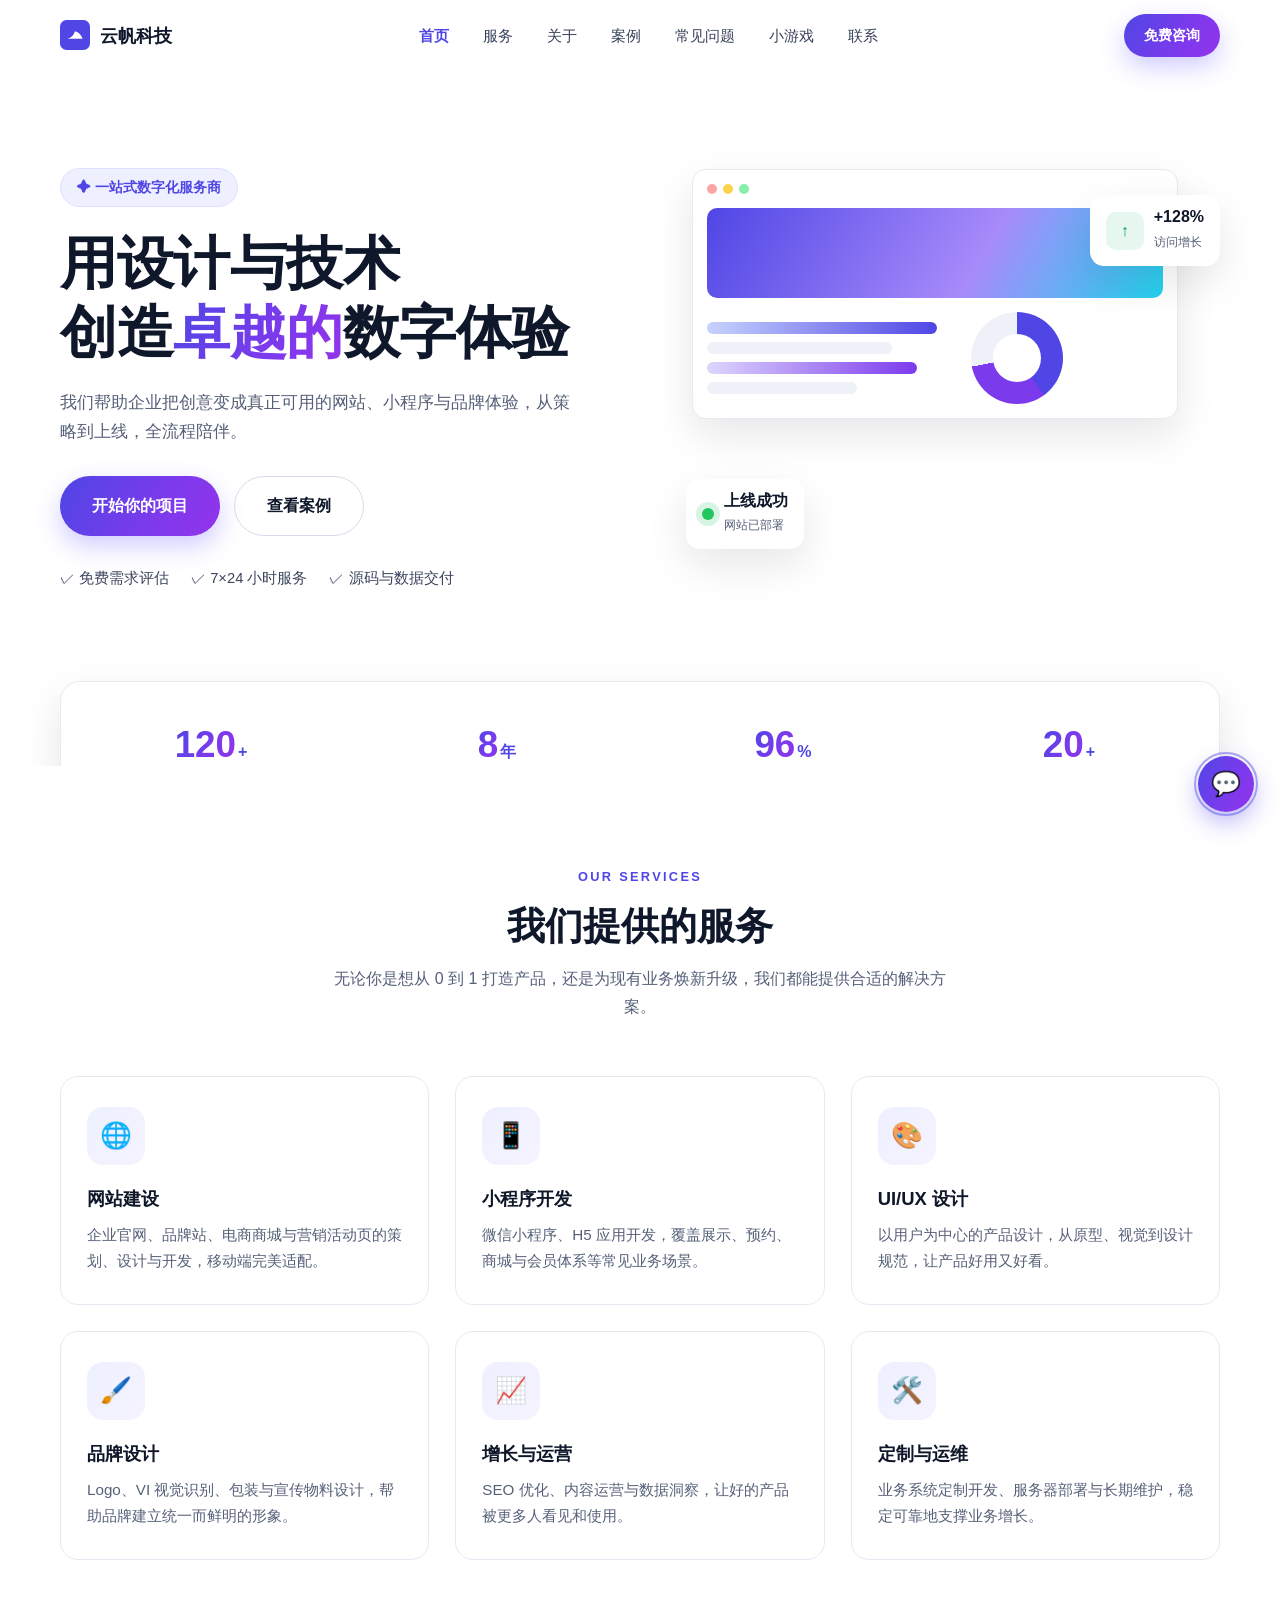
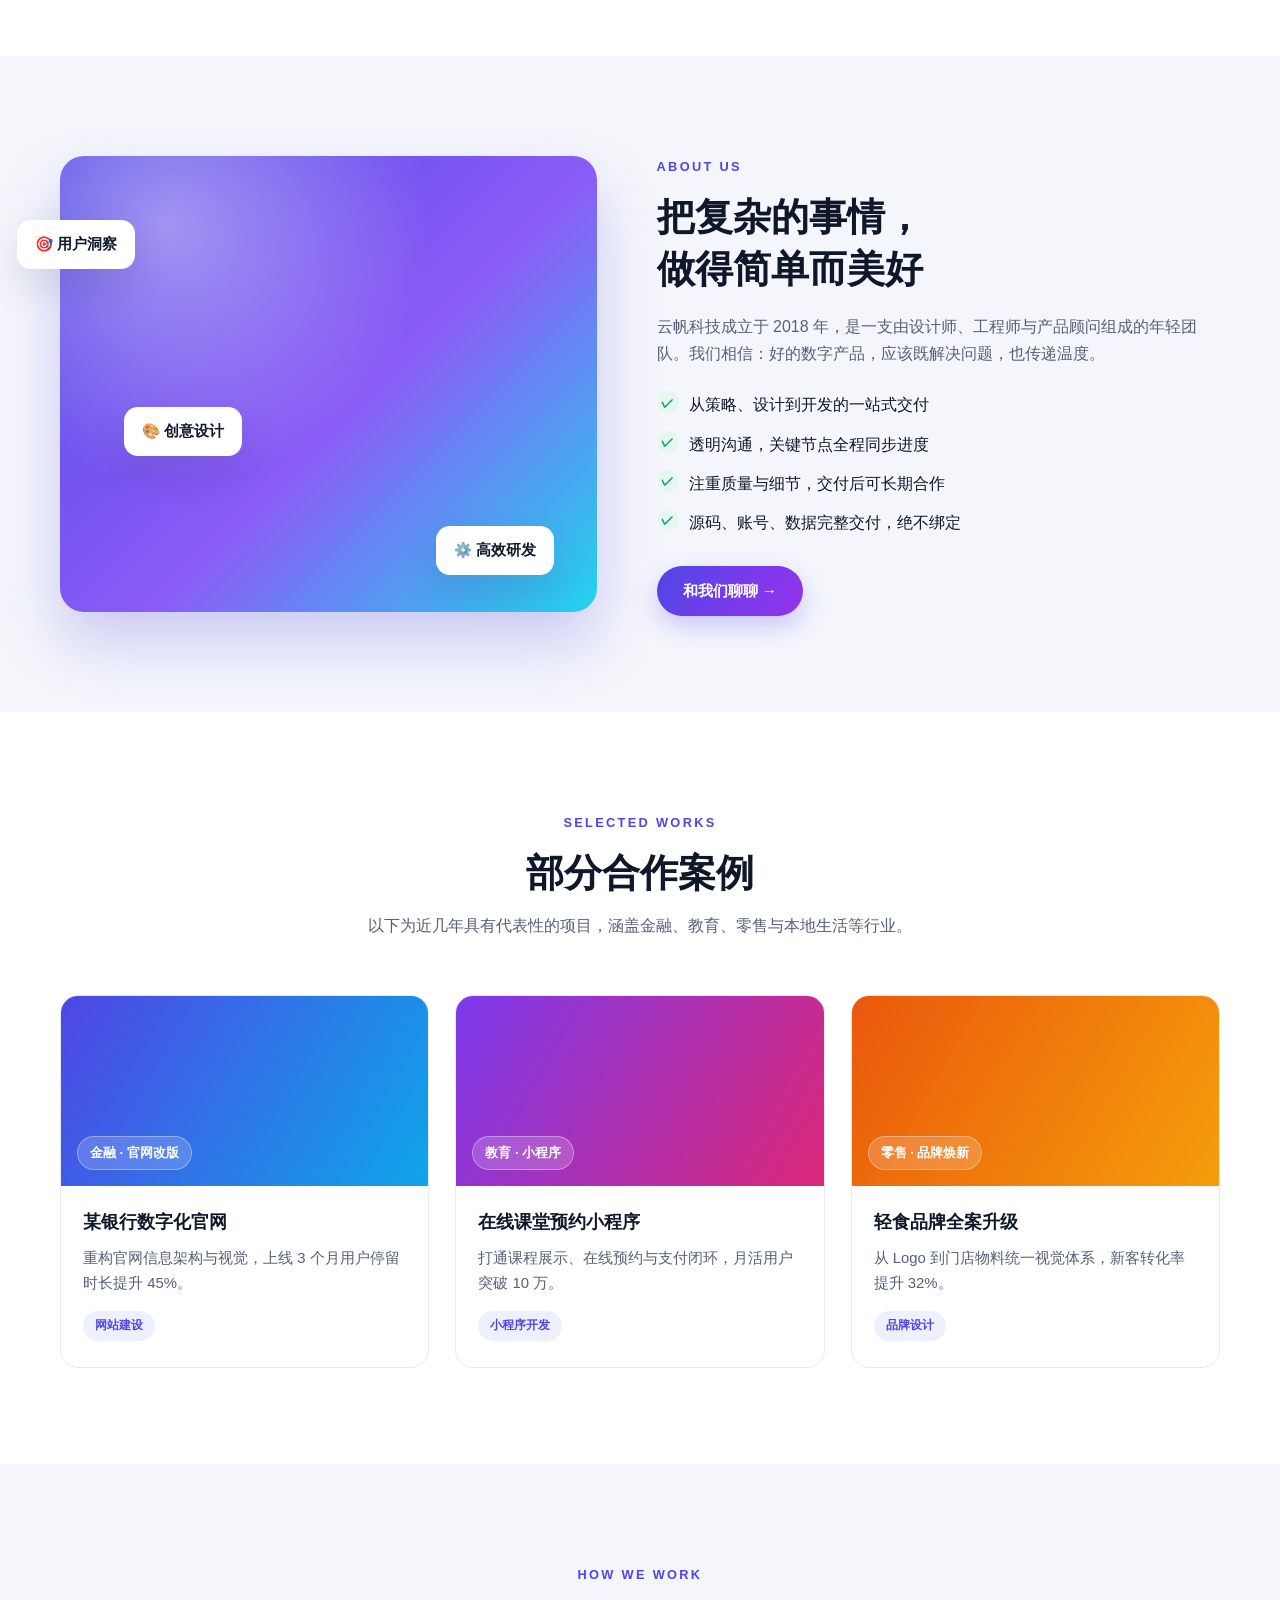
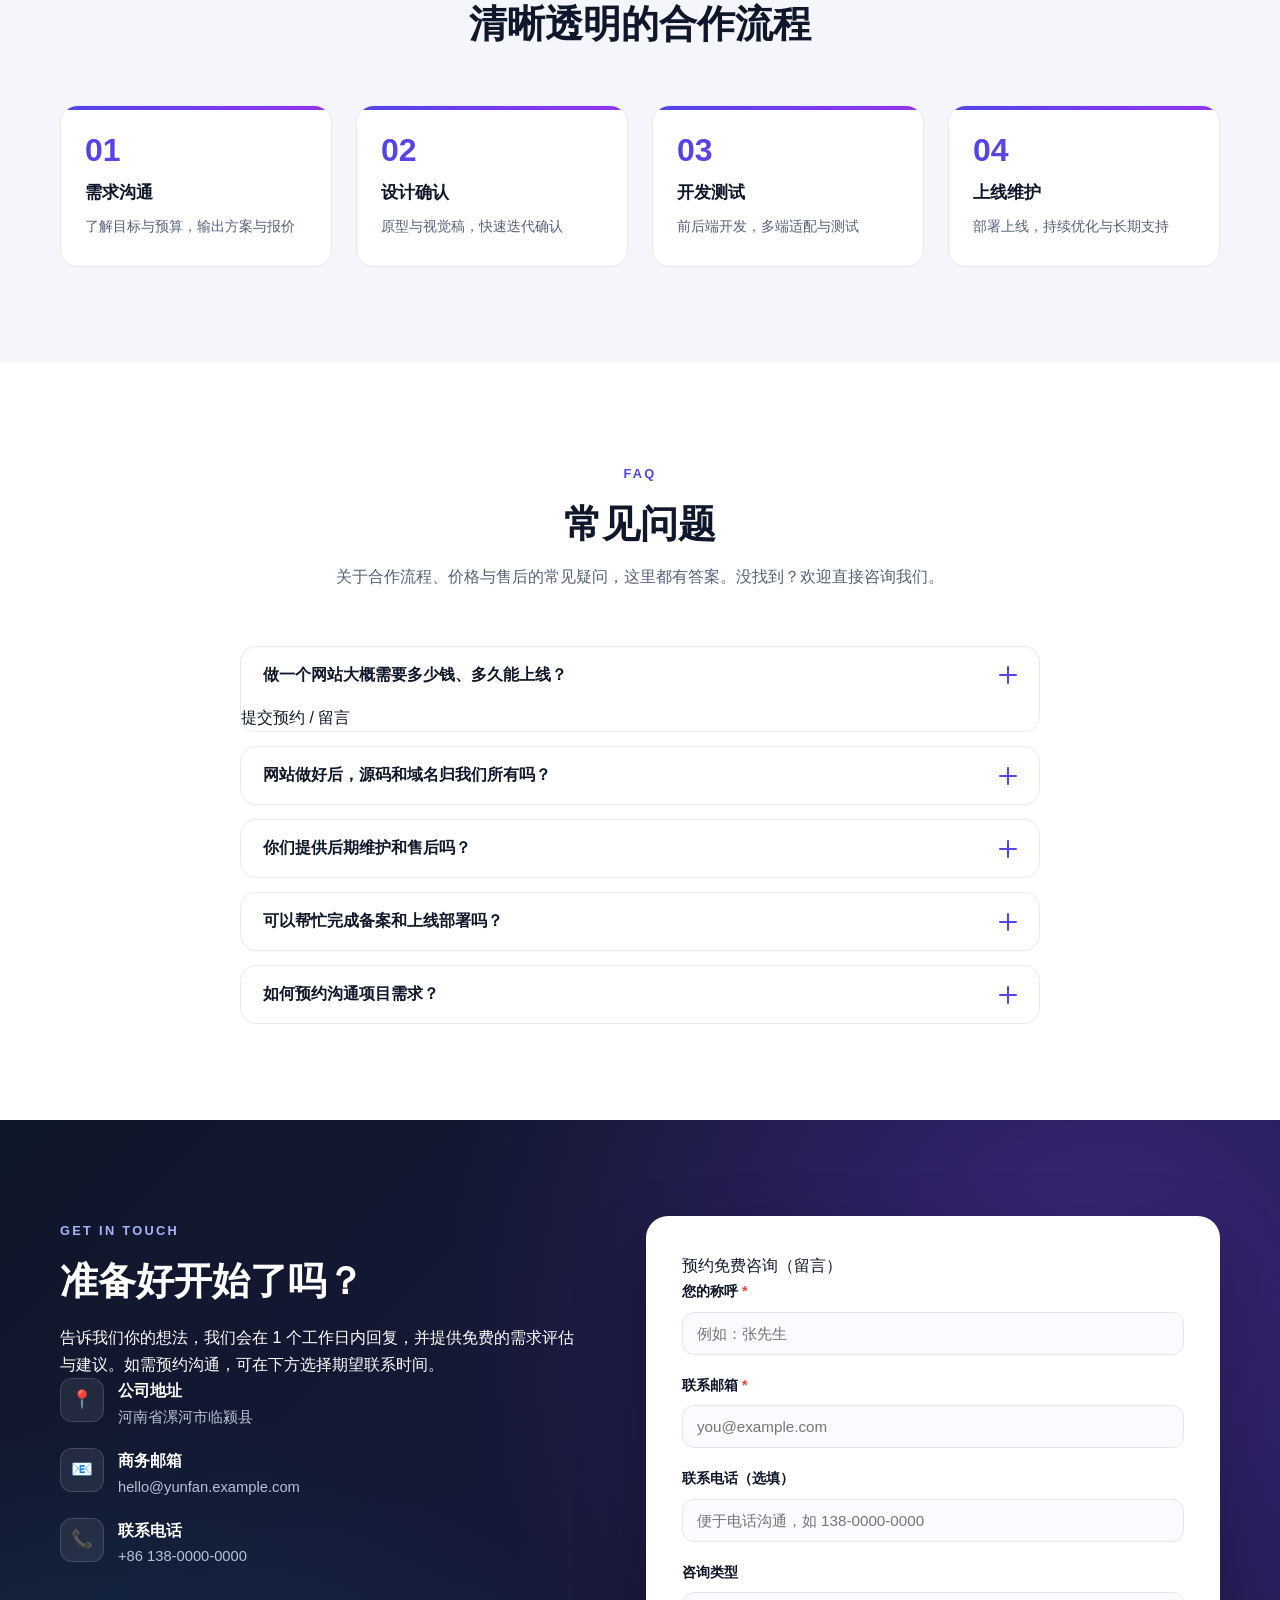
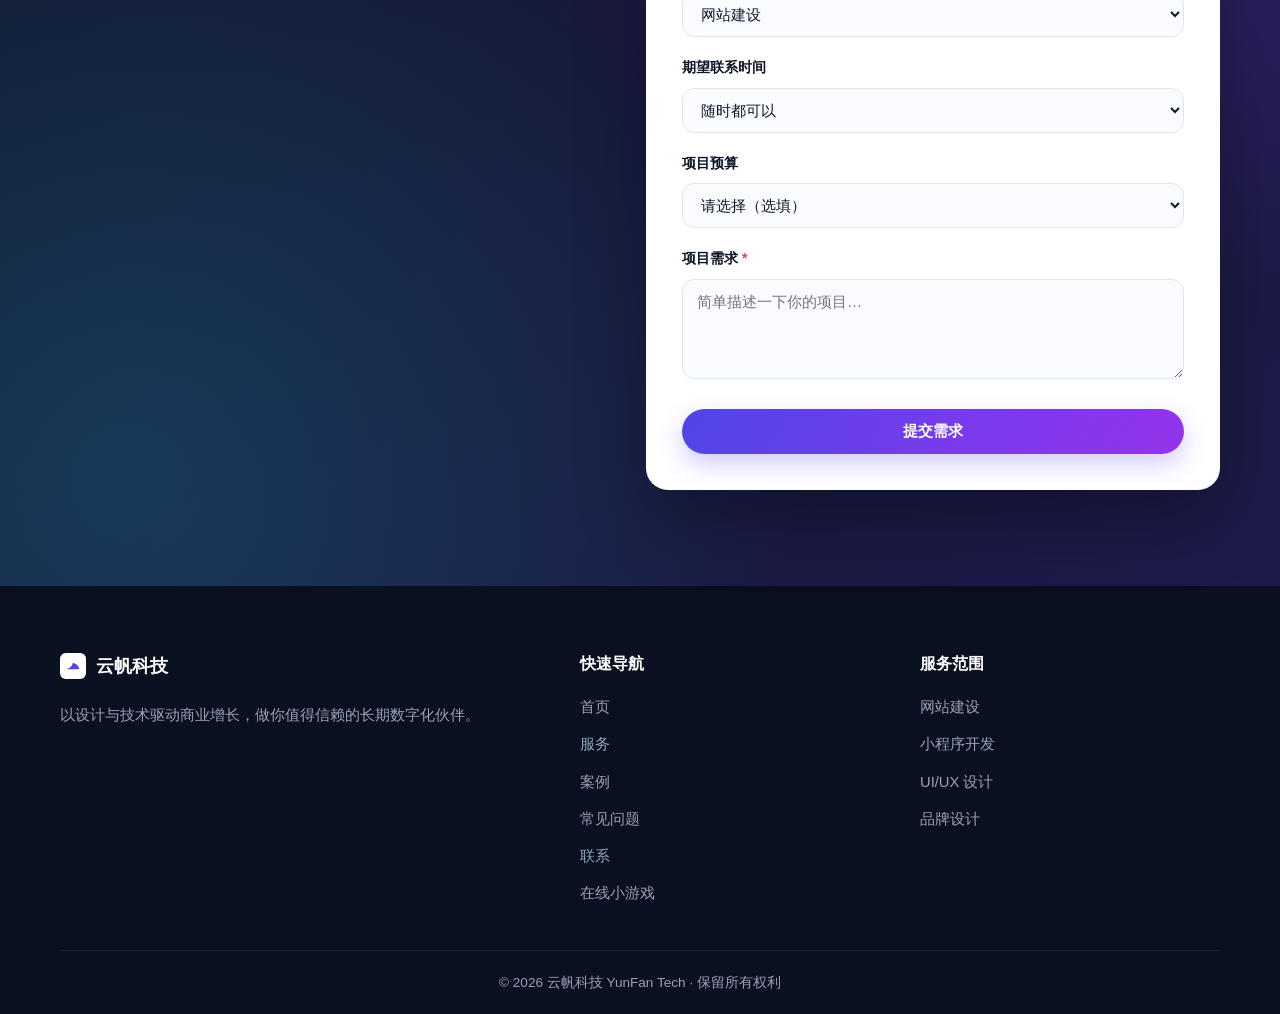
==== commit c7eb27d9: "deploy: update index.html" ====
--- a/index.html
+++ b/index.html
@@ -40,11 +40,14 @@
 
   <main>
     <!-- 首屏 Hero -->
-    <section class="hero" id="home">
+    <section class="hero hero-space" id="home">
       <div class="hero-bg" aria-hidden="true">
-        <span class="blob blob-1"></span>
-        <span class="blob blob-2"></span>
-        <span class="grid-dots"></span>
+        <span class="nebula nebula-1"></span>
+        <span class="nebula nebula-2"></span>
+        <span class="planet-glow"></span>
+        <span class="planet"></span>
+        <canvas class="starfield" id="starfield" aria-hidden="true"></canvas>
+        <span class="shooting-star" aria-hidden="true"></span>
       </div>
       <div class="container hero-inner">
         <div class="hero-copy reveal">
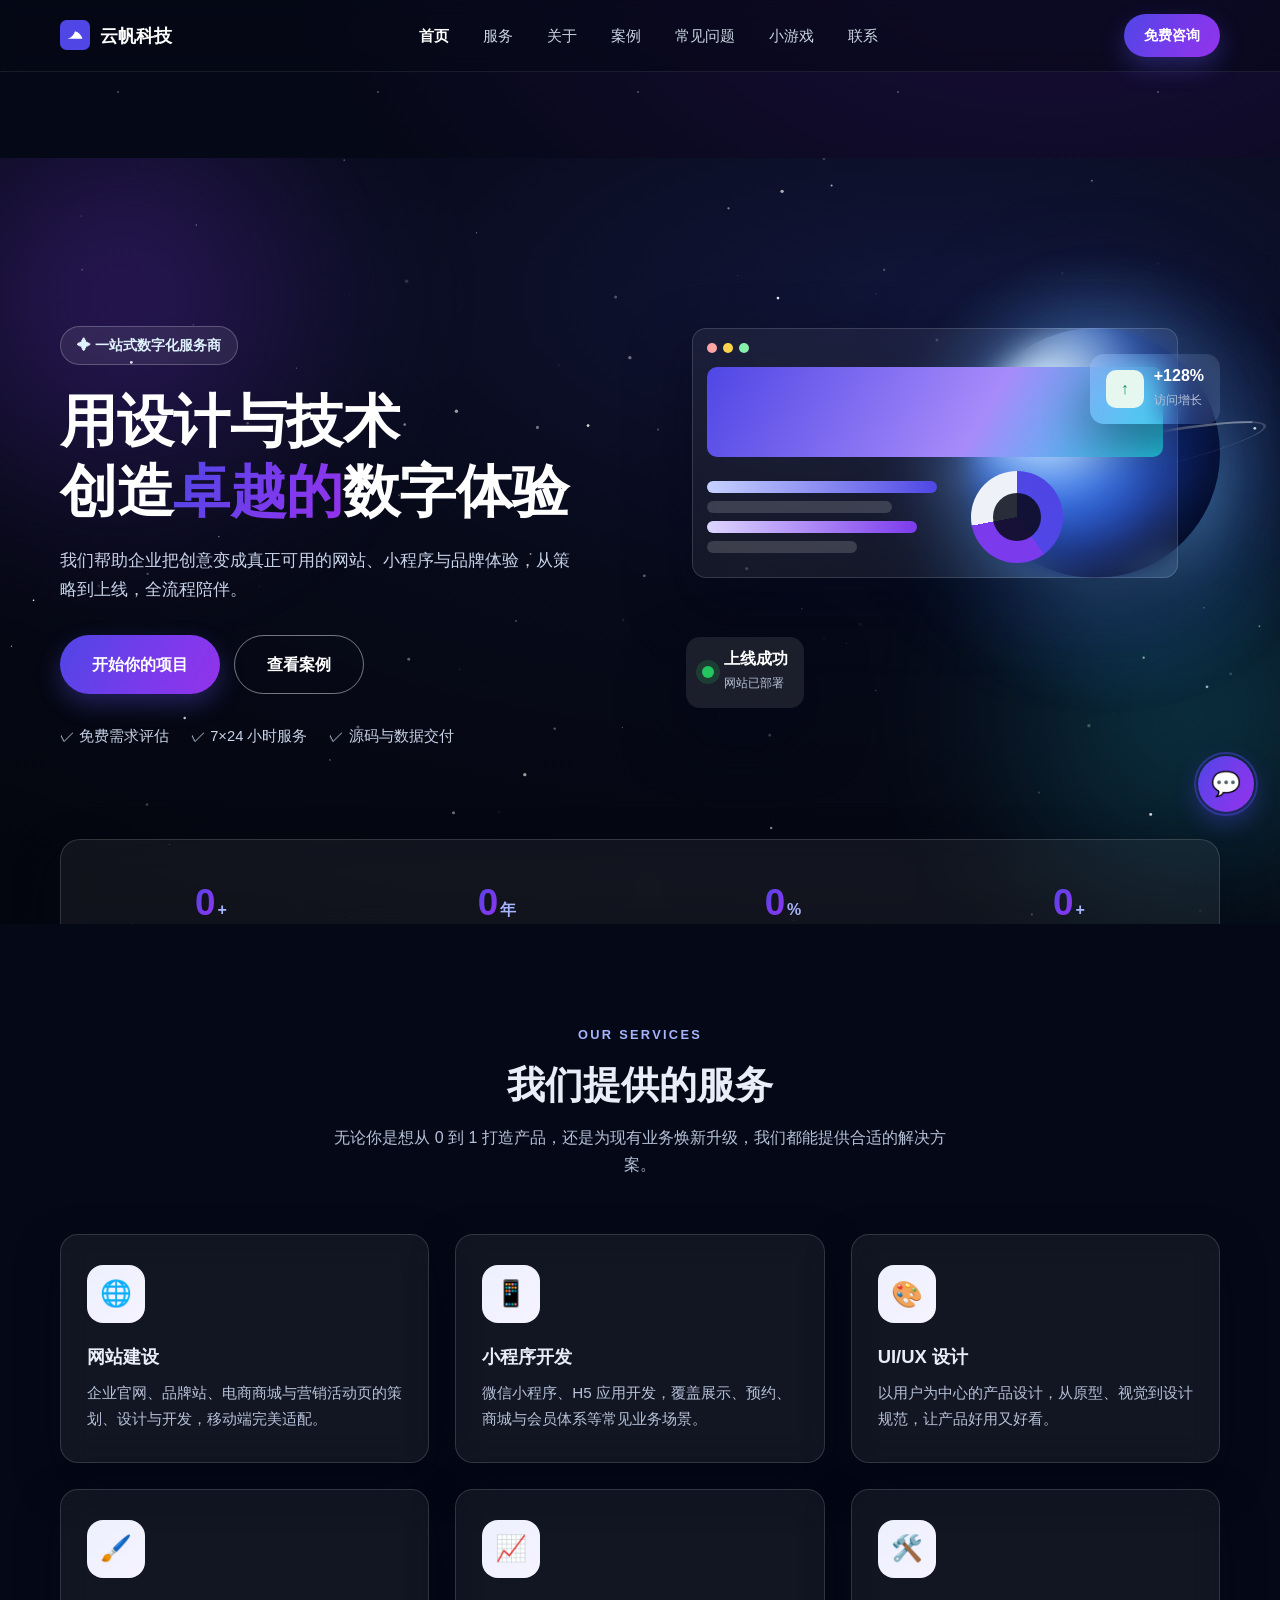
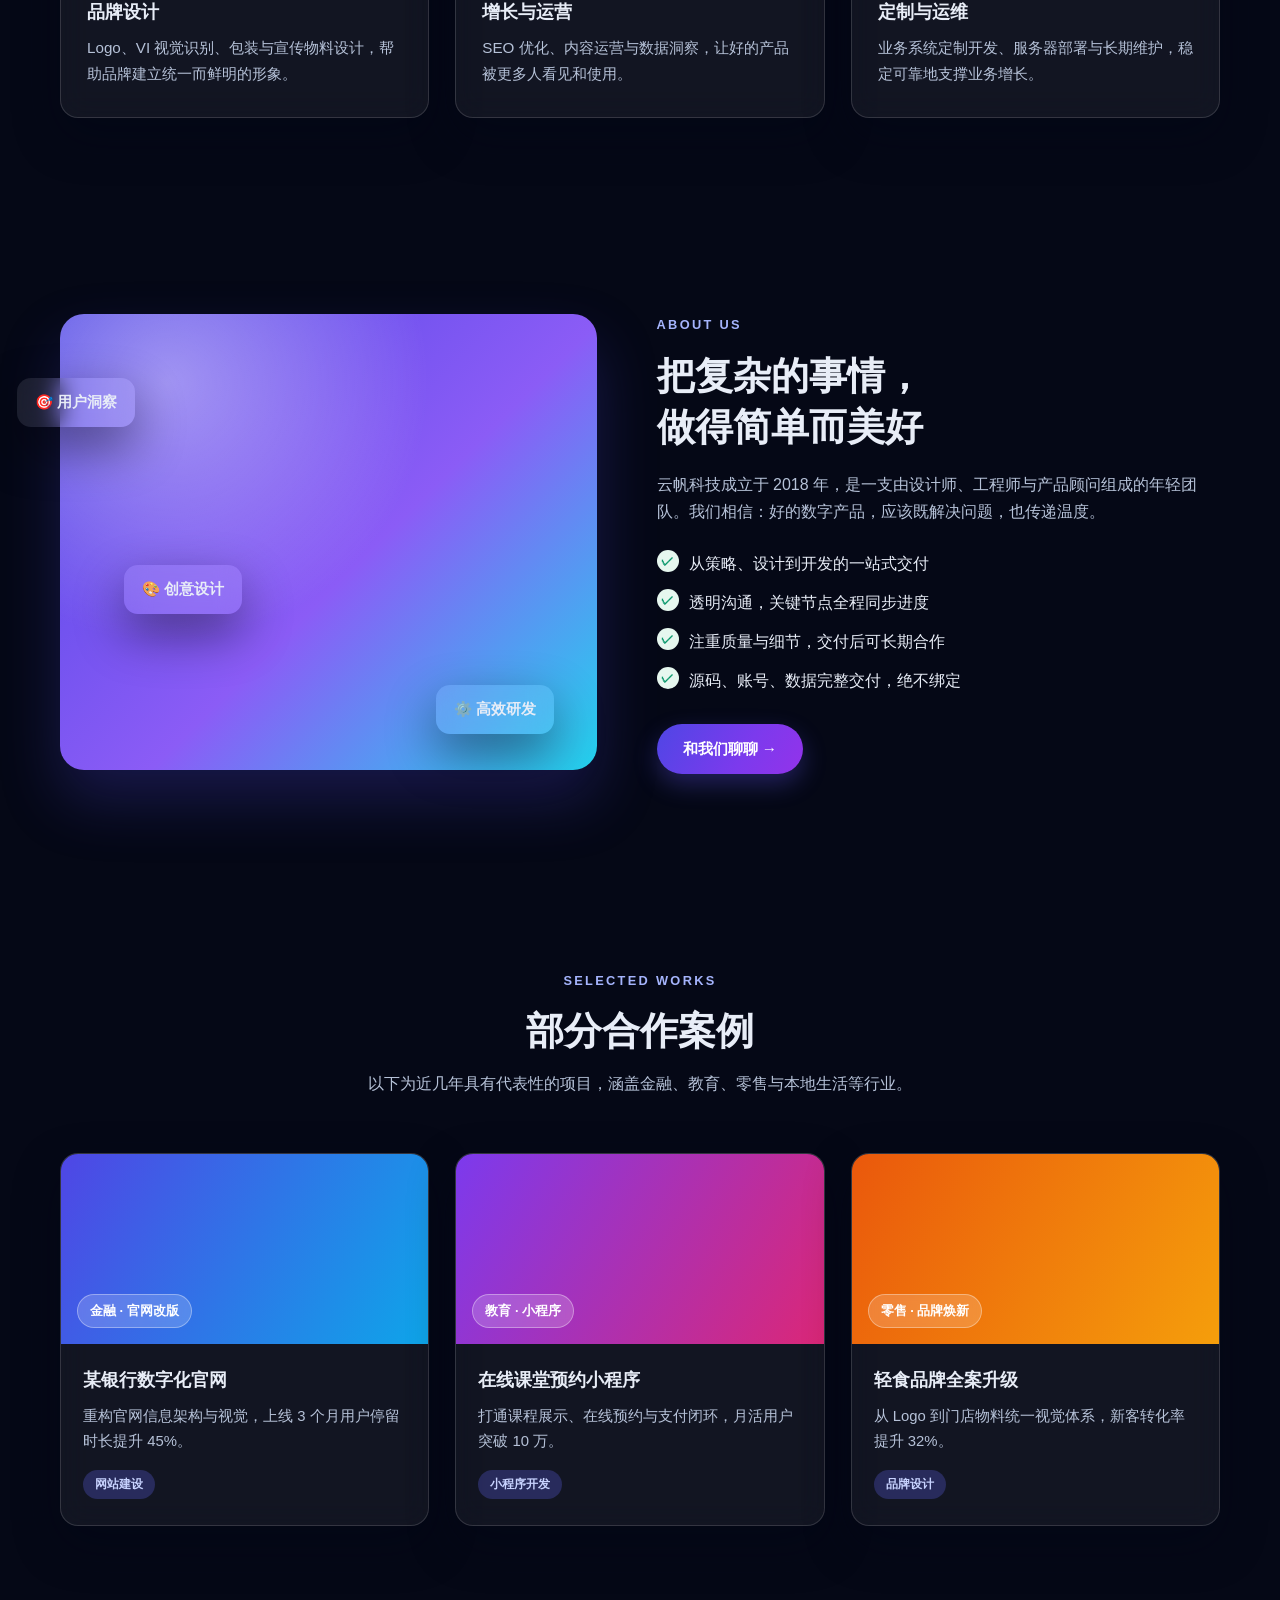
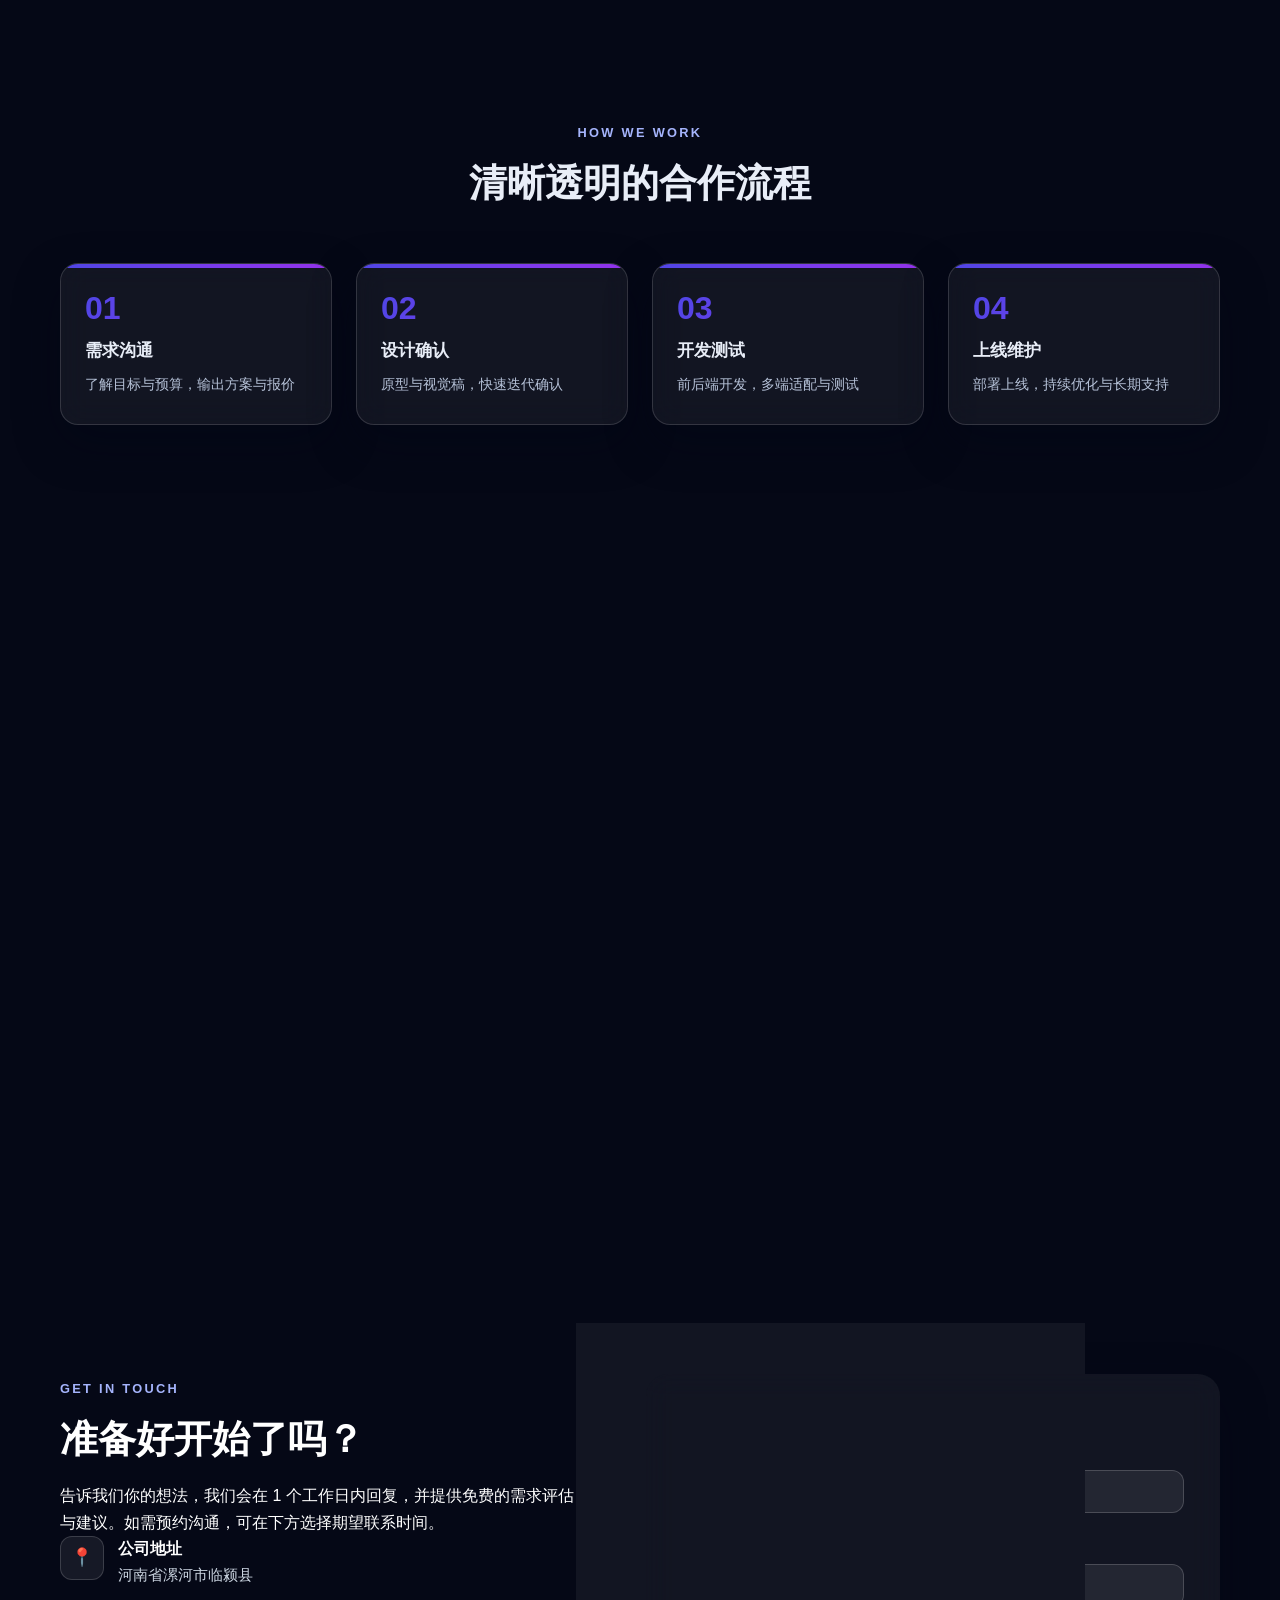
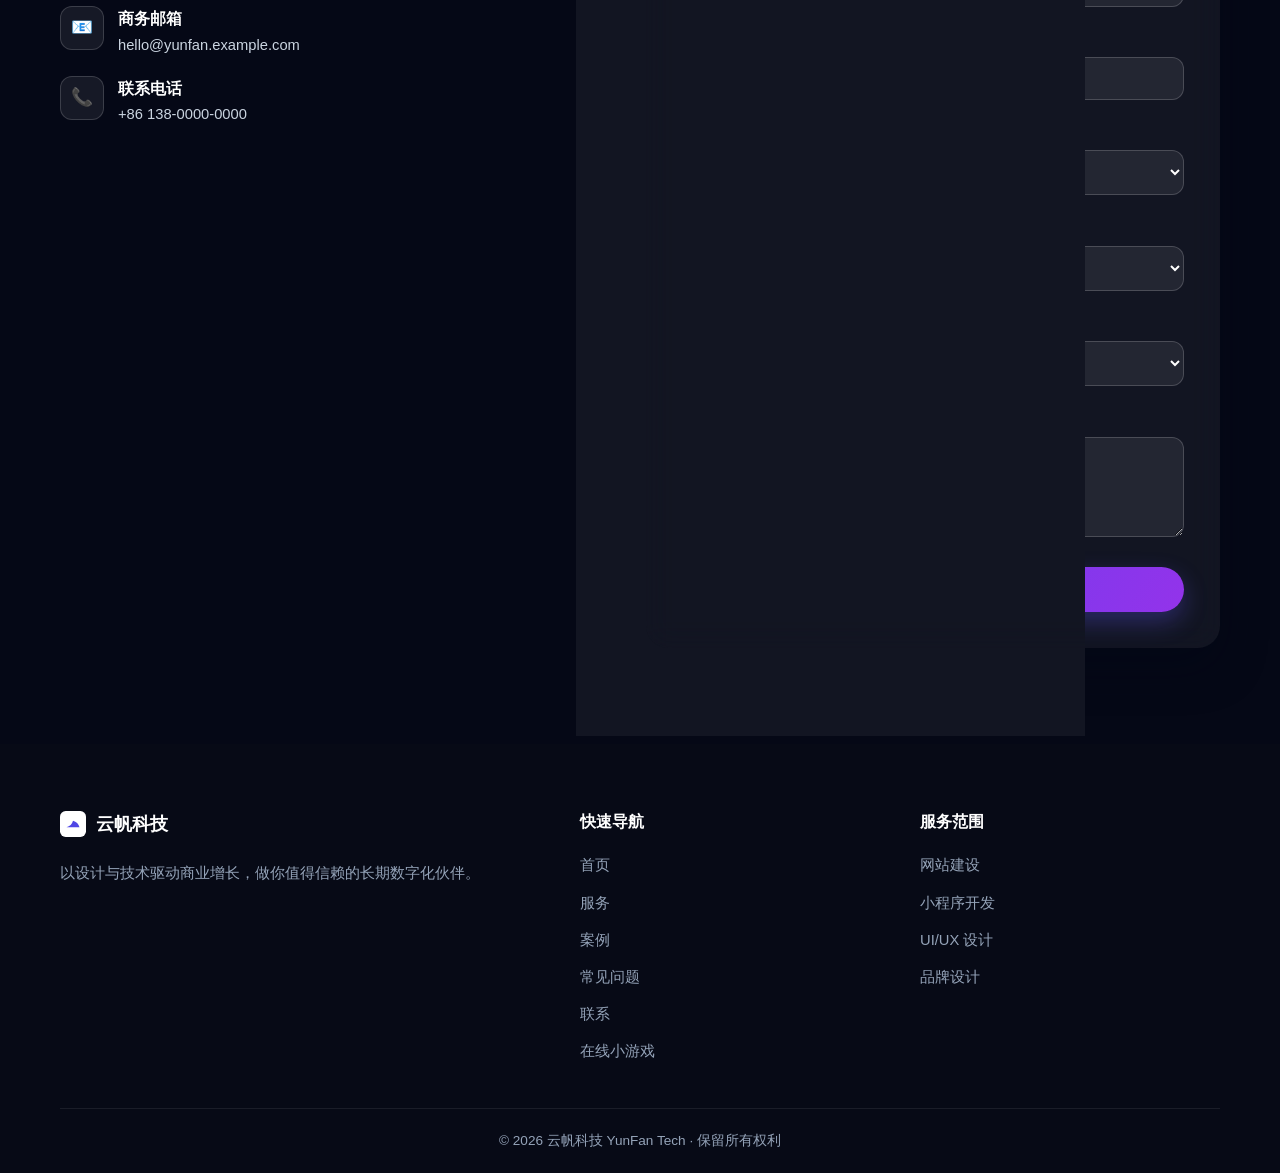
==== commit bacfe1c3: "deploy: update index.html" ====
--- a/index.html
+++ b/index.html
@@ -9,6 +9,7 @@
   <link rel="stylesheet" href="css/style.css" />
 </head>
 <body>
+  <canvas id="bgStars" aria-hidden="true"></canvas>
 
   <!-- 导航栏 -->
   <header class="site-header" id="siteHeader">
--- a/css/style.css
+++ b/css/style.css
@@ -664,3 +664,200 @@
   .chat-fab { right: 16px; bottom: 82px; }
   .fab-panel { width: min(286px, calc(100vw - 40px)); }
 }
+
+/* ========== 深空科幻 Hero（Planet 主题，灵感来自 MotionSites planet-bg） ========== */
+.hero-space {
+  background: radial-gradient(120% 90% at 72% 18%, #111538 0%, #070a19 46%, #04060f 100%);
+  color: #fff;
+}
+.hero-space .hero-bg { overflow: hidden; }
+.nebula { position: absolute; border-radius: 50%; filter: blur(70px); }
+.nebula-1 { width: 560px; height: 560px; left: -160px; top: -140px; background: radial-gradient(circle, rgba(124,58,237,.5), transparent 70%); opacity: .7; }
+.nebula-2 { width: 500px; height: 500px; right: -160px; bottom: -40px; background: radial-gradient(circle, rgba(34,211,238,.32), transparent 70%); opacity: .8; }
+.planet-glow {
+  position: absolute;
+  width: 460px; height: 460px;
+  right: -60px; top: 90px;
+  border-radius: 50%;
+  background: radial-gradient(circle, rgba(125,211,252,.4), rgba(59,130,246,.14) 42%, transparent 70%);
+  filter: blur(10px);
+  animation: glowPulse 6s ease-in-out infinite;
+}
+@keyframes glowPulse { 0%,100% { opacity:.75; transform: scale(1); } 50% { opacity:1; transform: scale(1.05); } }
+.planet {
+  position: absolute;
+  width: 250px; height: 250px;
+  right: 60px; top: 170px;
+  border-radius: 50%;
+  background:
+    radial-gradient(circle at 32% 28%, rgba(255,255,255,.9), rgba(255,255,255,0) 42%),
+    radial-gradient(circle at 30% 30%, #7dd3fc 0%, #3b82f6 30%, #1d4ed8 58%, #0f172a 100%);
+  box-shadow:
+    inset -30px -22px 70px rgba(2,6,23,.85),
+    0 0 70px rgba(96,165,250,.5),
+    0 0 140px rgba(96,165,250,.25);
+}
+.planet::after {
+  content: "";
+  position: absolute;
+  left: -20%; right: -20%; top: 46%;
+  height: 14%;
+  border-radius: 50%;
+  border-top: 3px solid rgba(226,232,240,.55);
+  border-right: 3px solid rgba(226,232,240,.2);
+  transform: rotate(-12deg);
+}
+.starfield { position: absolute; inset: 0; width: 100%; height: 100%; }
+.shooting-star {
+  position: absolute;
+  width: 150px; height: 2px;
+  left: 16%; top: 12%;
+  background: linear-gradient(90deg, #fff, transparent);
+  border-radius: 2px;
+  transform: rotate(18deg);
+  opacity: 0;
+  animation: shoot 9s ease-in infinite;
+}
+@keyframes shoot {
+  0%, 90% { opacity: 0; transform: translateX(0) translateY(0) rotate(18deg); }
+  94% { opacity: 1; }
+  100% { opacity: 0; transform: translateX(230px) translateY(-84px) rotate(18deg); }
+}
+
+/* 深空上的文字配色（只影响 Hero 首屏） */
+.hero-space h1 { color: #fff; }
+.hero-space .hero-sub { color: #c7d3e8; }
+.hero-space .badge { color: #e0f2fe; background: rgba(255,255,255,.08); border-color: rgba(255,255,255,.22); }
+.hero-space .hero-points { color: #c7d3e8; }
+.hero-space .btn-ghost { color: #fff; border-color: rgba(255,255,255,.45); }
+.hero-space .btn-ghost:hover { color: #7dd3fc; border-color: #7dd3fc; }
+.hero-space .mock-card { border-color: rgba(255,255,255,.14); box-shadow: 0 26px 60px rgba(2,6,23,.5); }
+
+@media (max-width: 1020px) {
+  .planet { width: 190px; height: 190px; right: 8%; top: 210px; }
+  .planet-glow { width: 340px; height: 340px; right: -40px; top: 130px; }
+}
+@media (max-width: 640px) {
+  .hero-space .hero-visual { min-height: 320px; }
+  .planet { width: 140px; height: 140px; right: -20px; top: 120px; }
+  .planet-glow { width: 260px; height: 260px; right: -60px; top: 60px; }
+  .nebula-1 { width: 360px; height: 360px; }
+  .nebula-2 { width: 340px; height: 340px; }
+  .shooting-star { display: none; }
+}
+
+/* ========== 整站深空玻璃主题（Planet 铺满全站） ========== */
+html { color-scheme: dark; }
+:root {
+  --ink: #eef2fb;
+  --muted: #b6c2d8;
+  --line: rgba(255,255,255,.14);
+  --brand: #a5b4fc;
+  --bg: #050816;
+  --bg-alt: transparent;
+  --shadow-sm: 0 8px 24px rgba(0,0,0,.35);
+  --shadow-md: 0 20px 50px rgba(0,0,0,.45);
+}
+body {
+  color: #e8edf7;
+  background:
+    radial-gradient(1px 1px at 25px 35px, rgba(255,255,255,.8), transparent 100%),
+    radial-gradient(1.4px 1.4px at 118px 92px, rgba(255,255,255,.45), transparent 100%),
+    radial-gradient(1px 1px at 205px 165px, rgba(186,230,253,.7), transparent 100%),
+    radial-gradient(1.2px 1.2px at 322px 46px, rgba(255,255,255,.4), transparent 100%),
+    radial-gradient(1px 1px at 64px 210px, rgba(226,232,240,.6), transparent 100%),
+    radial-gradient(1.2px 1.2px at 260px 260px, rgba(255,255,255,.35), transparent 100%),
+    radial-gradient(1300px 900px at 82% -12%, rgba(76,29,149,.3), transparent 60%),
+    radial-gradient(1000px 800px at 6% 112%, rgba(8,145,178,.2), transparent 60%),
+    #050816;
+  background-attachment: fixed;
+  background-size: 340px 340px, 260px 260px, 300px 300px, 240px 240px, 280px 280px, 320px 320px, 100% 100%, 100% 100%, 100% 100%;
+}
+
+/* 导航 */
+.site-header { background: rgba(7,9,22,.55); border-color: rgba(255,255,255,.08); }
+.site-header.scrolled { background: rgba(7,9,22,.84); border-color: rgba(255,255,255,.1); }
+.nav-link { color: #cbd5e1; }
+.nav-link:hover { background: rgba(255,255,255,.08); color: #fff; }
+.nav-link.is-active { color: #fff; }
+.brand-name { color: #fff; }
+
+/* 通用文字与元素 */
+.kicker { color: #a5b4fc; }
+.btn-ghost { color: #e8edf7; border-color: rgba(255,255,255,.35); }
+.btn-ghost:hover { border-color: #a5b4fc; color: #a5b4fc; }
+.btn-outline { color: #e8edf7; border-color: rgba(255,255,255,.3); background: rgba(255,255,255,.05); }
+.btn-outline:hover { background: rgba(255,255,255,.12); color: #fff; border-color: #a5b4fc; }
+.section-alt { background: transparent; }
+
+/* 玻璃卡片：统一替换白色卡片 */
+.stats-bar,
+.card,
+.work,
+.reason,
+.review,
+.process-list li,
+.faq-item,
+.contact-form,
+.mock-card {
+  background: rgba(255,255,255,.055);
+  border-color: rgba(255,255,255,.14);
+  backdrop-filter: blur(14px);
+  -webkit-backdrop-filter: blur(14px);
+  box-shadow: 0 18px 46px rgba(2,6,23,.45);
+}
+.card:hover,
+.work:hover,
+.reason:hover { border-color: rgba(165,180,252,.5); }
+.review blockquote { color: #dbe4f0; }
+.tag { color: #c7d2fe; background: rgba(99,102,241,.28); }
+.faq-q { color: #eef2fb; }
+.faq-item.open { border-color: rgba(165,180,252,.55); }
+
+/* 关于视觉区的小标签 */
+.ai-card { background: rgba(255,255,255,.09); backdrop-filter: blur(12px); box-shadow: var(--shadow-md); }
+
+/* Hero 视觉卡片内元素适配玻璃 */
+.mock-float { background: rgba(255,255,255,.09); }
+.bar { background: rgba(255,255,255,.16); }
+.bar.b1 { background: linear-gradient(90deg,#c7d2fe,#4f46e5); }
+.bar.b3 { background: linear-gradient(90deg,#ddd6fe,#7c3aed); }
+.mock-pie span { background: rgba(8,10,24,.85); }
+.mock-main .mock-top span:nth-child(n+4) { background: rgba(255,255,255,.2); }
+
+/* 联系区透明化（露出星空） */
+.contact-wrap { background: transparent; }
+.contact-info > p { color: #cbd5e1; }
+.contact-list p { color: #cbd5e1; }
+.ci { background: rgba(255,255,255,.07); border-color: rgba(255,255,255,.16); }
+
+/* 表单深色适配 */
+.form-row input,
+.form-row select,
+.form-row textarea {
+  background: rgba(255,255,255,.07);
+  border-color: rgba(255,255,255,.18);
+  color: #fff;
+}
+.form-row input::placeholder,
+.form-row textarea::placeholder { color: #8b96ad; }
+.form-row input:focus,
+.form-row select:focus,
+.form-row textarea:focus {
+  background: rgba(255,255,255,.12);
+  border-color: #a5b4fc;
+  box-shadow: 0 0 0 4px rgba(129,140,248,.25);
+}
+.form-error { color: #fca5a5; }
+.form-success { color: #6ee7b7; background: rgba(16,185,129,.12); border-color: rgba(52,211,153,.35); }
+
+/* 页脚加深统一 */
+.site-footer { background: #070a16; }
+
+/* 移动端下拉菜单深色 */
+@media (max-width: 960px) {
+  .nav-links {
+    background: rgba(8,10,24,.96);
+    border-color: rgba(255,255,255,.1);
+  }
+}
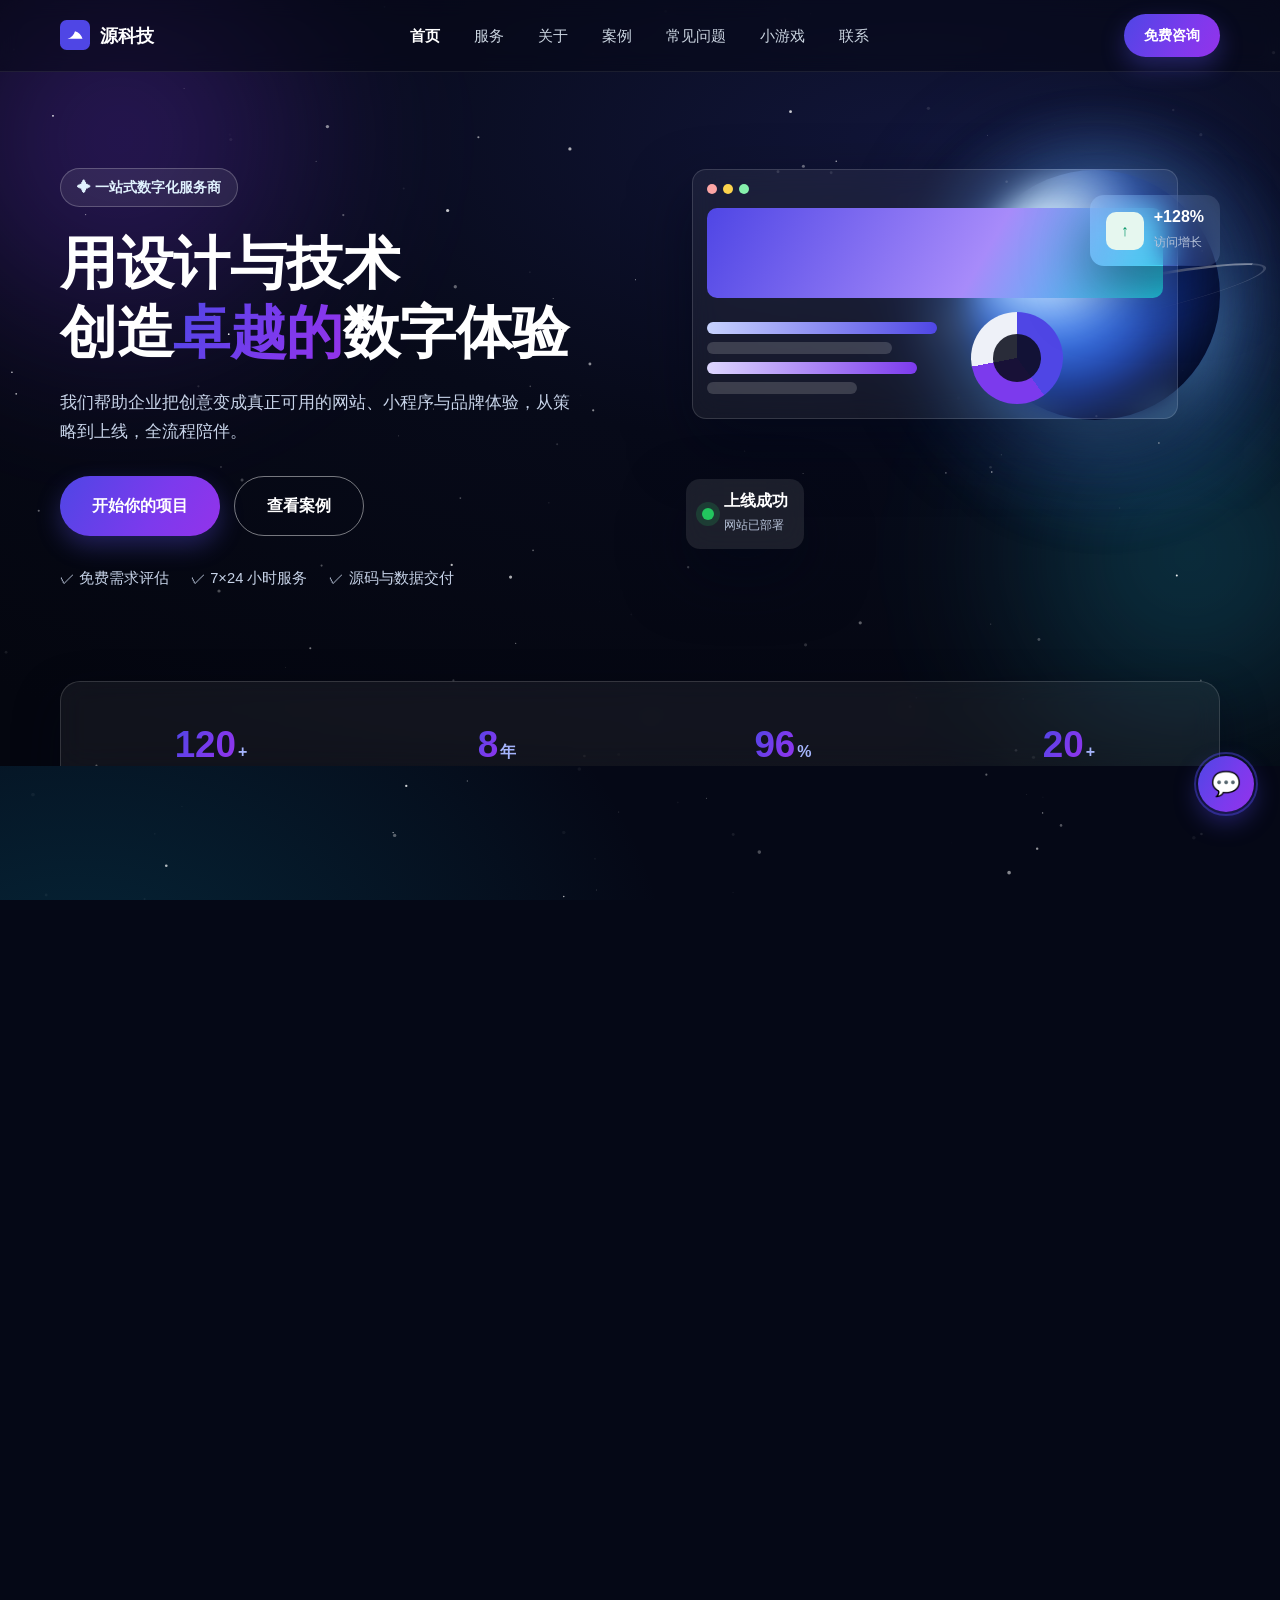
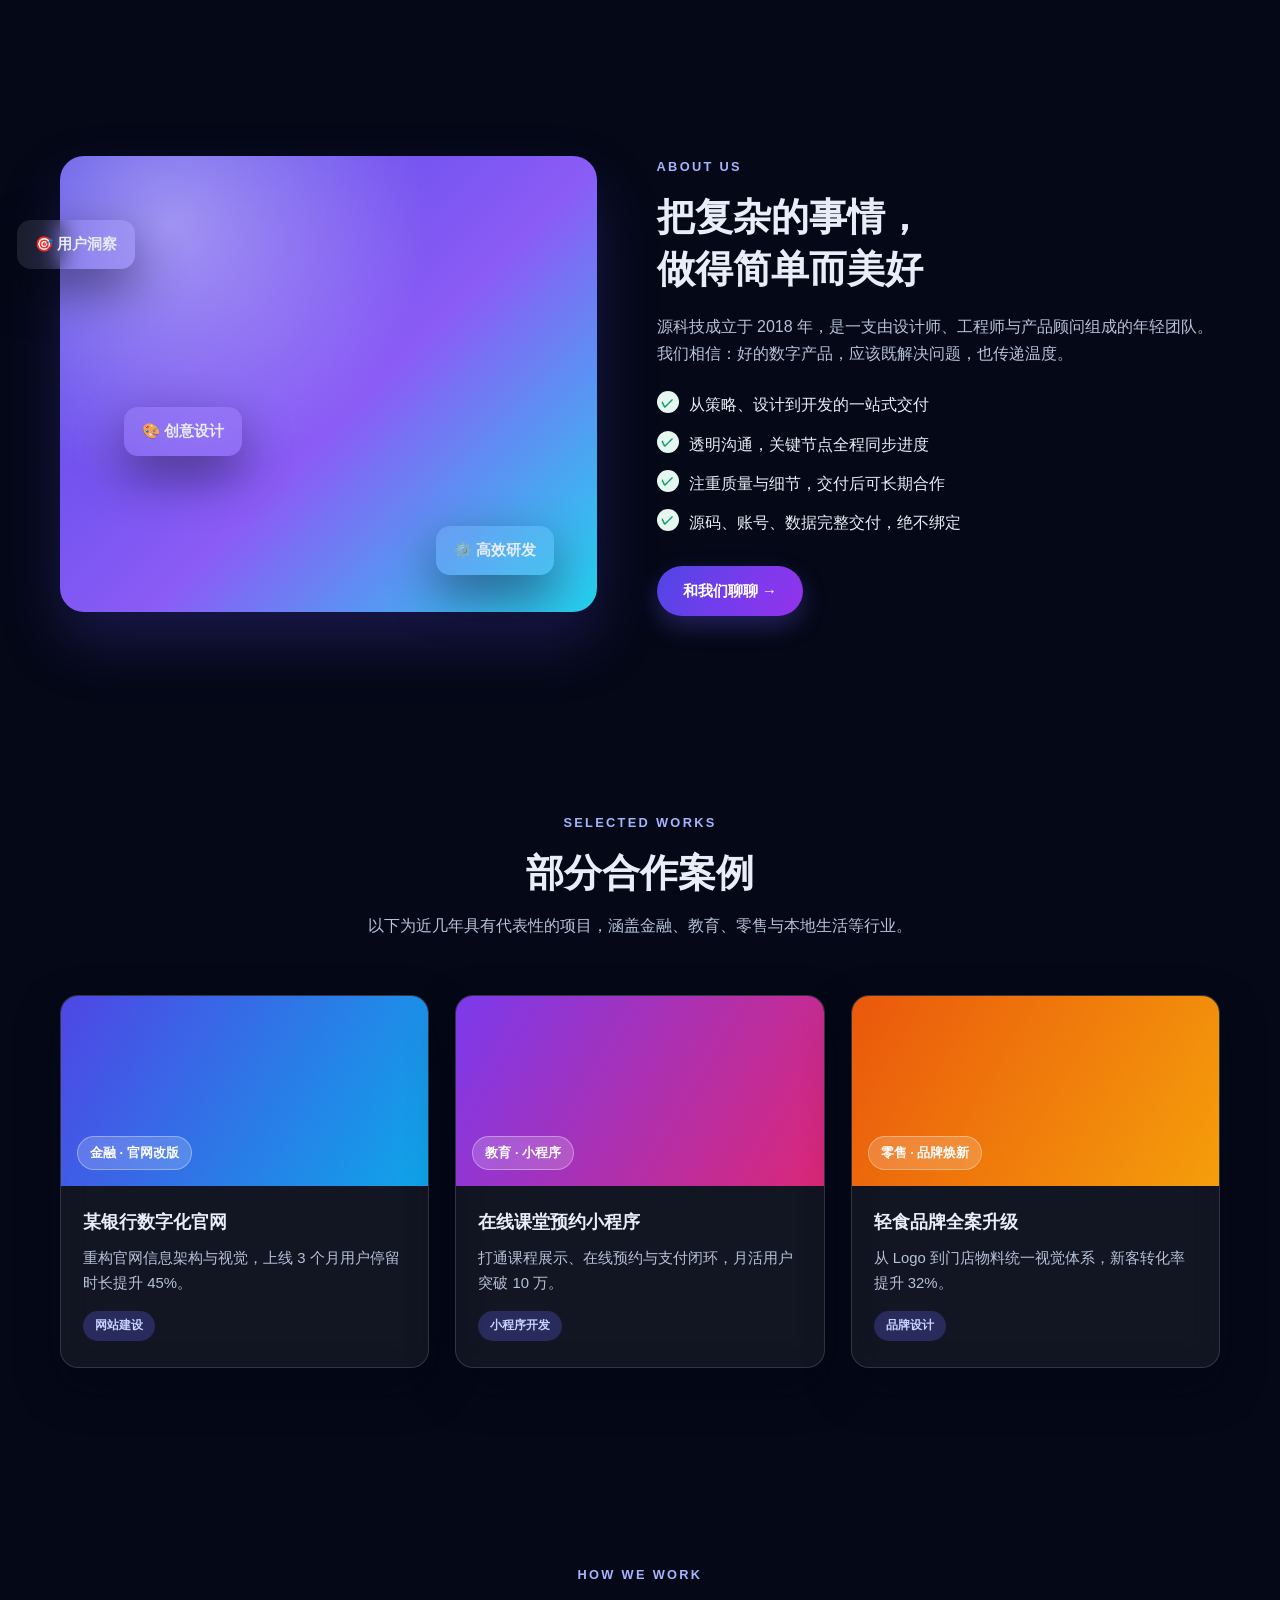
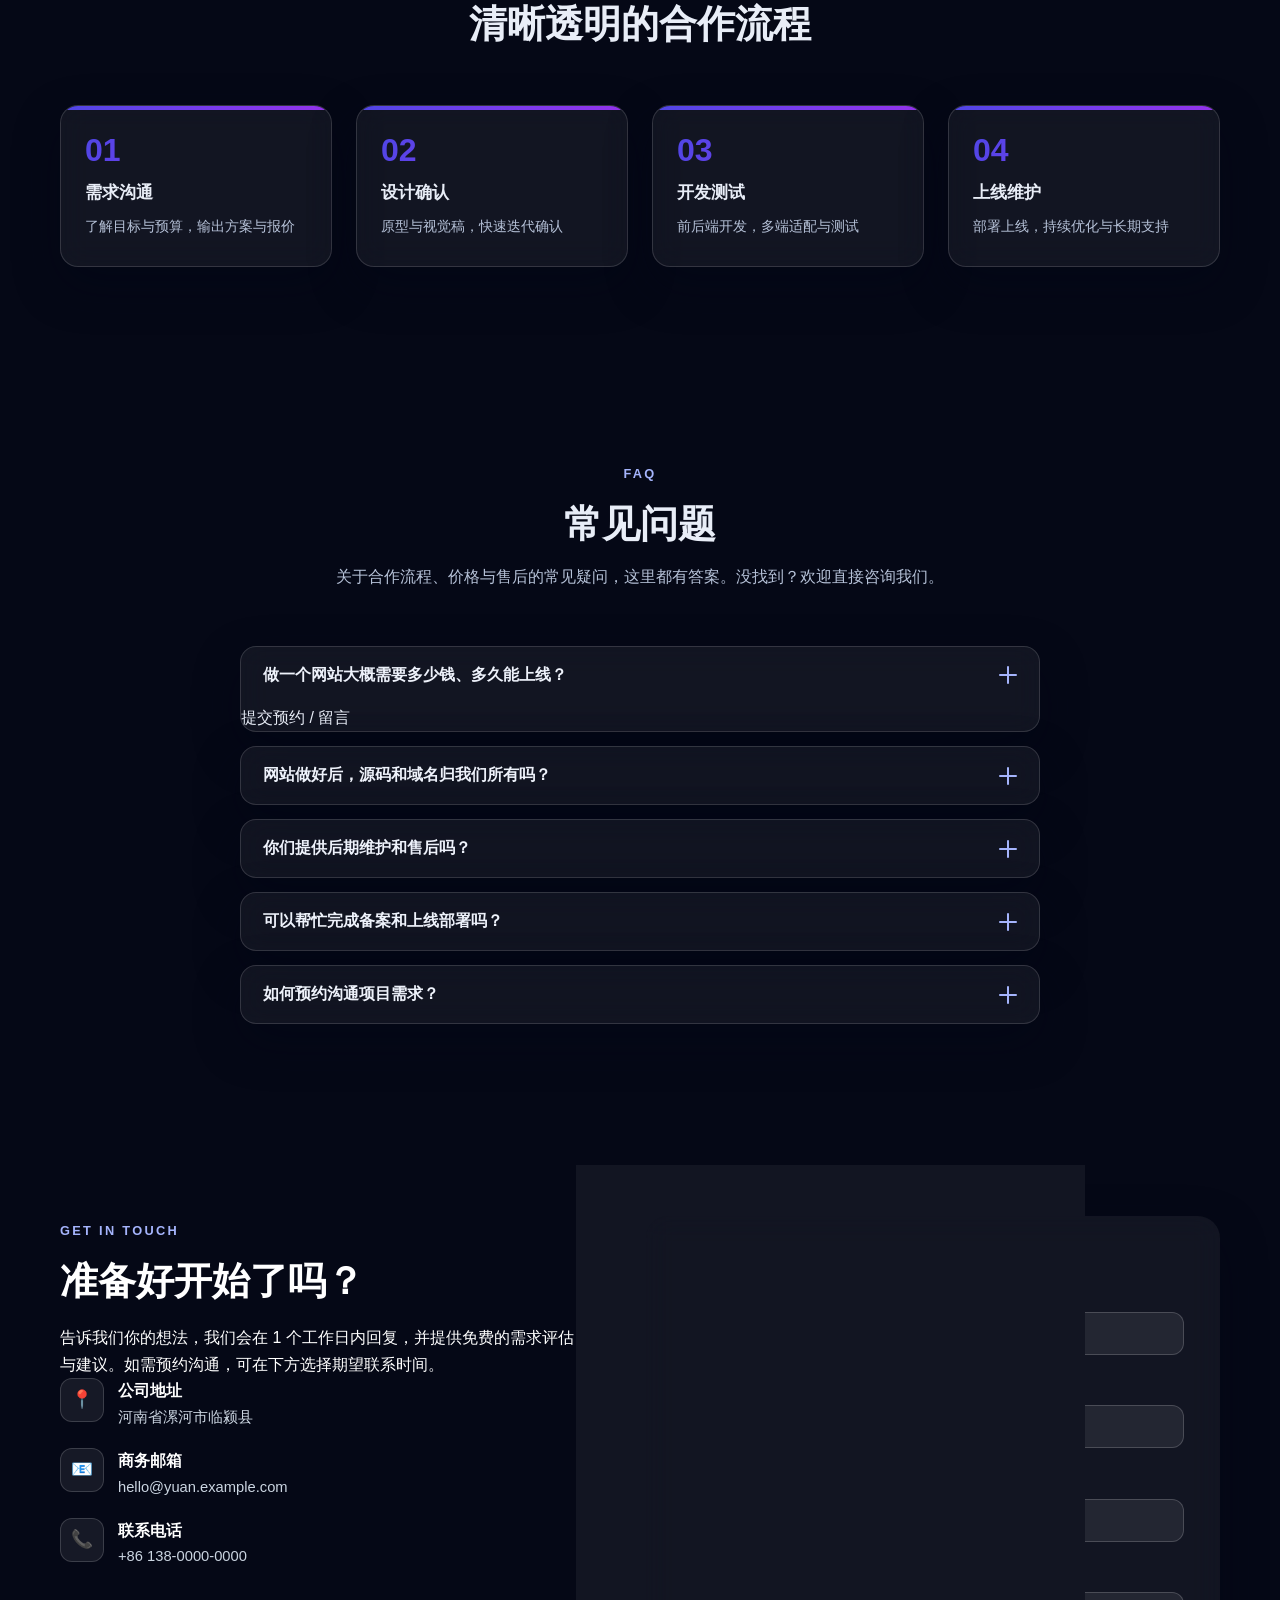
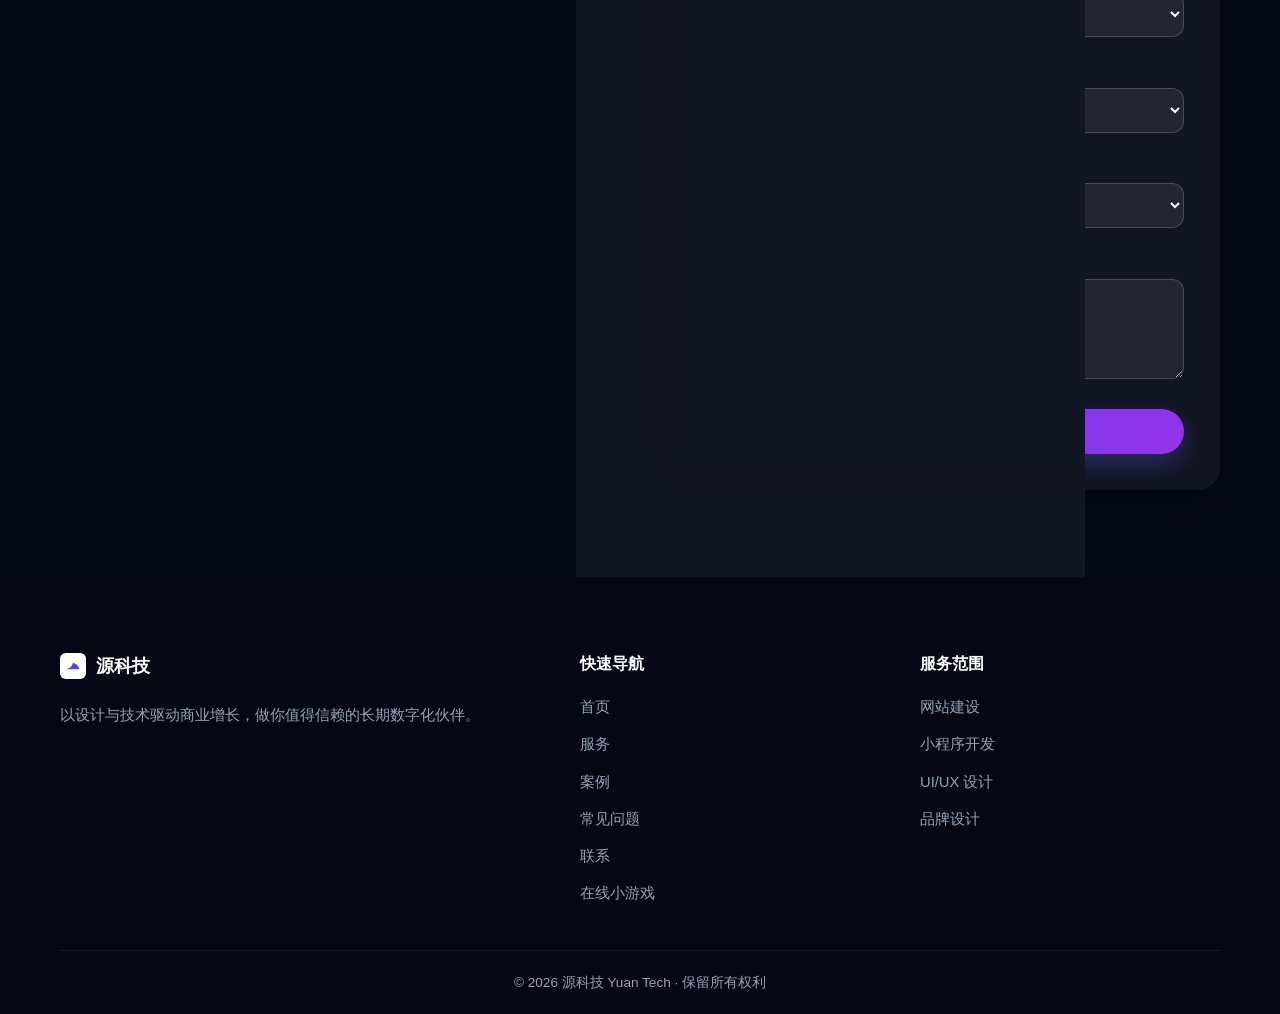
==== commit 217c92ab: "deploy: update index.html" ====
--- a/index.html
+++ b/index.html
@@ -3,8 +3,8 @@
 <head>
   <meta charset="UTF-8" />
   <meta name="viewport" content="width=device-width, initial-scale=1.0" />
-  <title>云帆科技 - 一站式数字化解决方案</title>
-  <meta name="description" content="云帆科技为企业提供网站建设、小程序开发、UI/UX 设计与品牌设计等一站式数字化服务。" />
+  <title>源科技 - 一站式数字化解决方案</title>
+  <meta name="description" content="源科技为企业提供网站建设、小程序开发、UI/UX 设计与品牌设计等一站式数字化服务。" />
   <link rel="icon" href="data:image/svg+xml,%3Csvg xmlns='http://www.w3.org/2000/svg' viewBox='0 0 64 64'%3E%3Crect width='64' height='64' rx='14' fill='%234f46e5'/%3E%3Cpath d='M16 40c8-2 14-8 16-16 8 2 14 8 16 16H16z' fill='white'/%3E%3C/svg%3E" />
   <link rel="stylesheet" href="css/style.css" />
 </head>
@@ -14,11 +14,11 @@
   <!-- 导航栏 -->
   <header class="site-header" id="siteHeader">
     <nav class="nav container" aria-label="主导航">
-      <a class="brand" href="#home" aria-label="云帆科技首页">
+      <a class="brand" href="#home" aria-label="源科技首页">
         <span class="brand-logo" aria-hidden="true">
           <svg viewBox="0 0 64 64" width="30" height="30"><rect width="64" height="64" rx="14" fill="#4f46e5"/><path d="M16 40c8-2 14-8 16-16 8 2 14 8 16 16H16z" fill="white"/></svg>
         </span>
-        <span class="brand-name">云帆科技</span>
+        <span class="brand-name">源科技</span>
       </a>
 
       <ul class="nav-links" id="navLinks">
@@ -154,7 +154,7 @@
         <div class="about-copy reveal">
           <span class="kicker">ABOUT US</span>
           <h2>把复杂的事情，<br />做得简单而美好</h2>
-          <p>云帆科技成立于 2018 年，是一支由设计师、工程师与产品顾问组成的年轻团队。我们相信：好的数字产品，应该既解决问题，也传递温度。</p>
+          <p>源科技成立于 2018 年，是一支由设计师、工程师与产品顾问组成的年轻团队。我们相信：好的数字产品，应该既解决问题，也传递温度。</p>
           <ul class="check-list">
             <li>从策略、设计到开发的一站式交付</li>
             <li>透明沟通，关键节点全程同步进度</li>
@@ -262,7 +262,7 @@
 告诉我们你的想法，我们会在 1 个工作日内回复，并提供免费的需求评估与建议。如需预约沟通，可在下方选择期望联系时间。
           <ul class="contact-list">
             <li><span class="ci">📍</span><div><strong>公司地址</strong><p>河南省漯河市临颍县</p></div></li>
-            <li><span class="ci">📧</span><div><strong>商务邮箱</strong><p>hello@yunfan.example.com</p></div></li>
+            <li><span class="ci">📧</span><div><strong>商务邮箱</strong><p>hello@yuan.example.com</p></div></li>
             <li><span class="ci">📞</span><div><strong>联系电话</strong><p>+86 138-0000-0000</p></div></li>
           </ul>
         </div>
@@ -330,7 +330,7 @@
           <span class="brand-logo" aria-hidden="true">
             <svg viewBox="0 0 64 64" width="26" height="26"><rect width="64" height="64" rx="14" fill="#fff"/><path d="M16 40c8-2 14-8 16-16 8 2 14 8 16 16H16z" fill="#4f46e5"/></svg>
           </span>
-          <span class="brand-name">云帆科技</span>
+          <span class="brand-name">源科技</span>
         </a>
         <p class="footer-desc">以设计与技术驱动商业增长，做你值得信赖的长期数字化伙伴。</p>
       </div>
@@ -356,7 +356,7 @@
       </div>
     </div>
     <div class="container footer-bottom">
-      <p>© <span id="year">2026</span> 云帆科技 YunFan Tech · 保留所有权利</p>
+      <p>© <span id="year">2026</span> 源科技 Yuan Tech · 保留所有权利</p>
     </div>
   </footer>
 
@@ -395,3 +395,4 @@
 </body>
 </html>
 
+
--- a/css/style.css
+++ b/css/style.css
@@ -861,3 +861,22 @@
     border-color: rgba(255,255,255,.1);
   }
 }
+
+/* ========== 全屏点缀星空（黑色区域也有星星） ========== */
+#bgStars {
+  position: fixed;
+  inset: 0;
+  width: 100%;
+  height: 100%;
+  z-index: -1;
+  pointer-events: none;
+}
+body {
+  background-image:
+    radial-gradient(1300px 900px at 82% -12%, rgba(76,29,149,.32), transparent 60%),
+    radial-gradient(1000px 800px at 6% 112%, rgba(8,145,178,.22), transparent 60%),
+    linear-gradient(#050816, #050816);
+  background-attachment: fixed;
+  background-size: 100% 100%, 100% 100%, 100% 100%;
+}
+.site-footer { background: rgba(5,8,22,.6); }
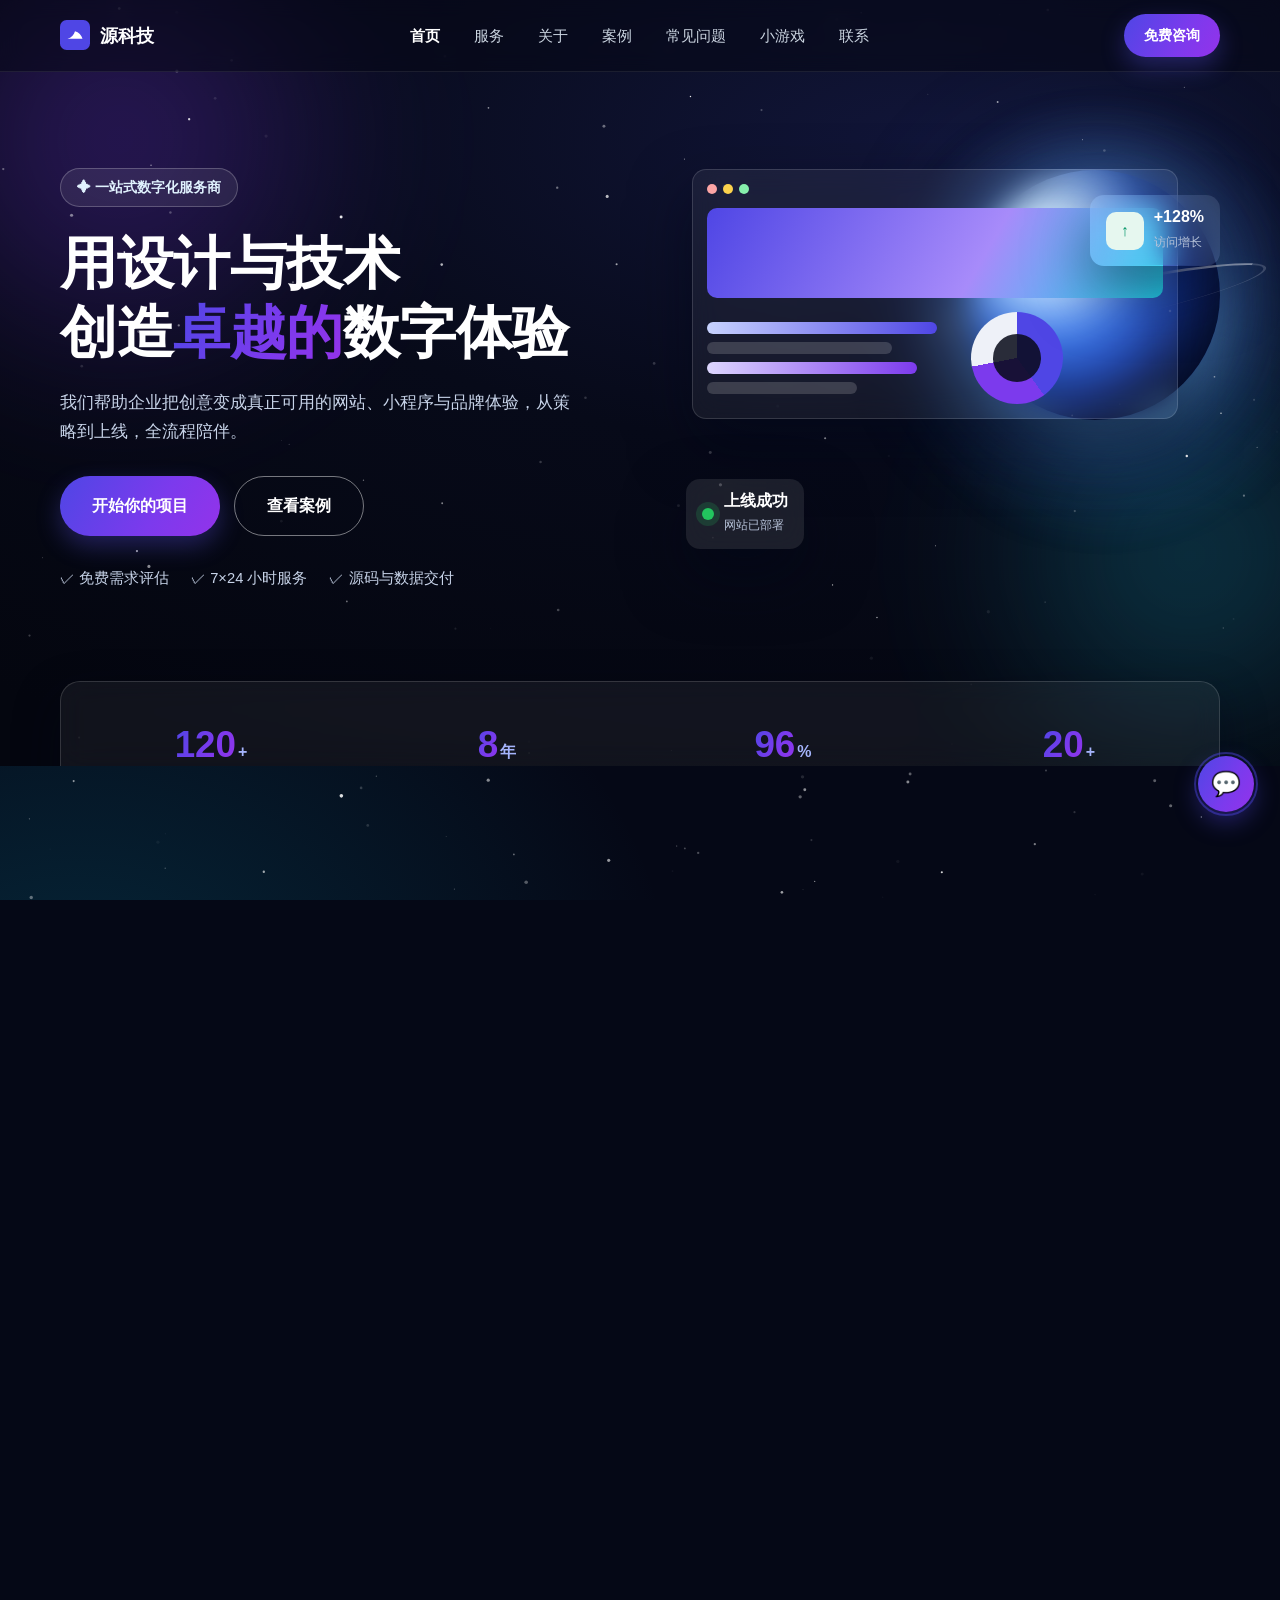
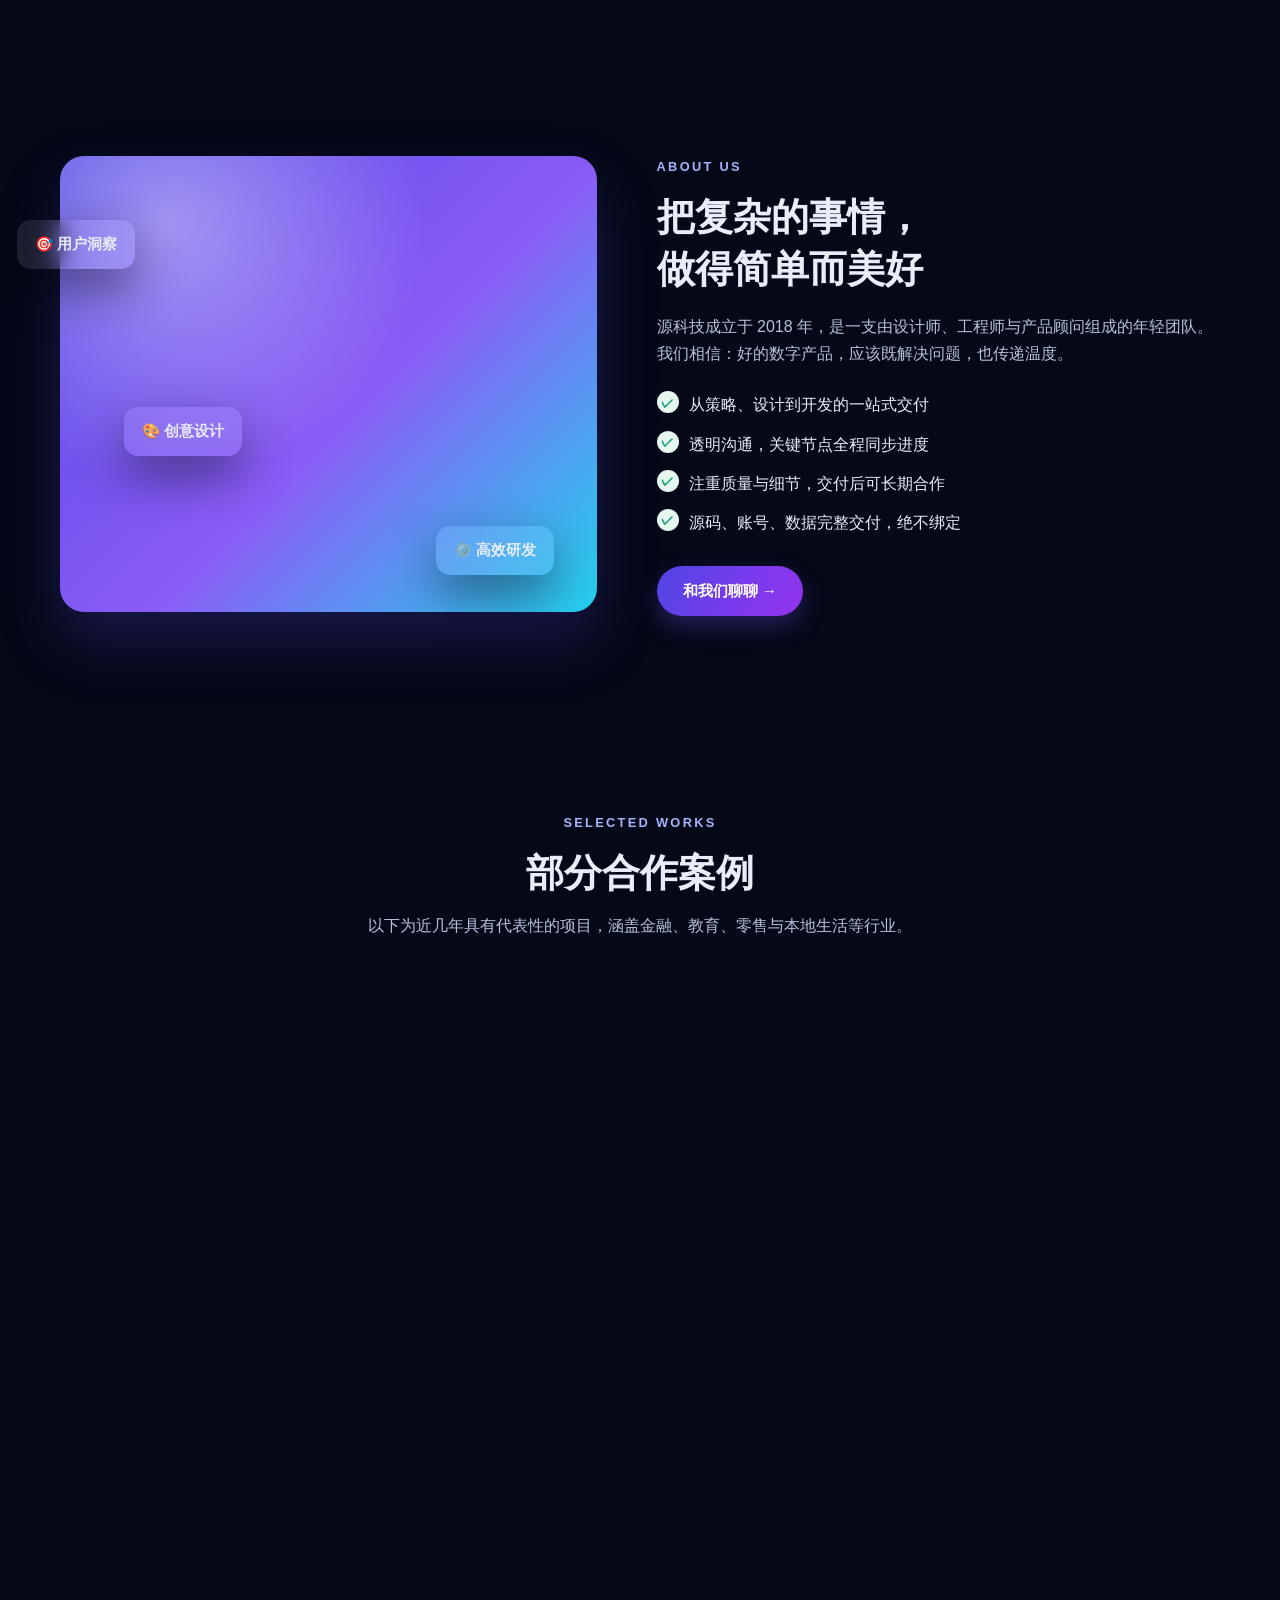
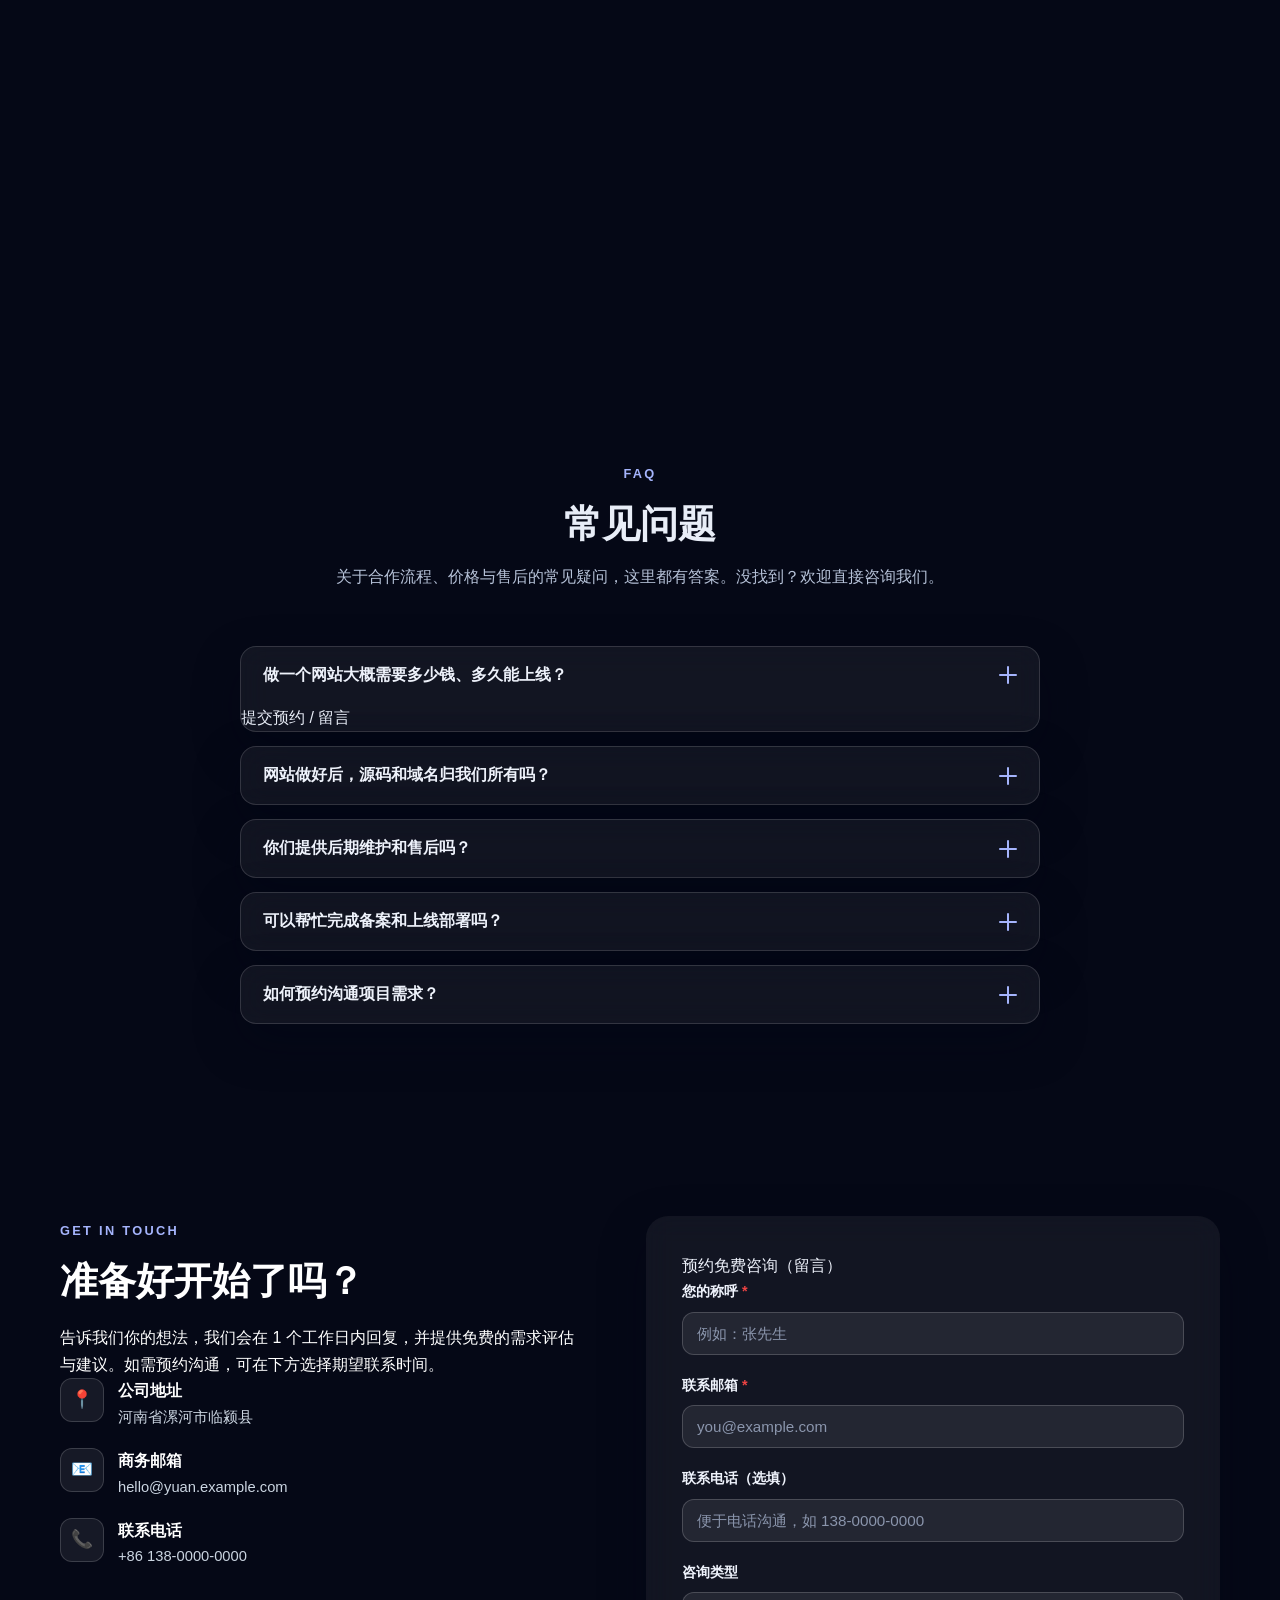
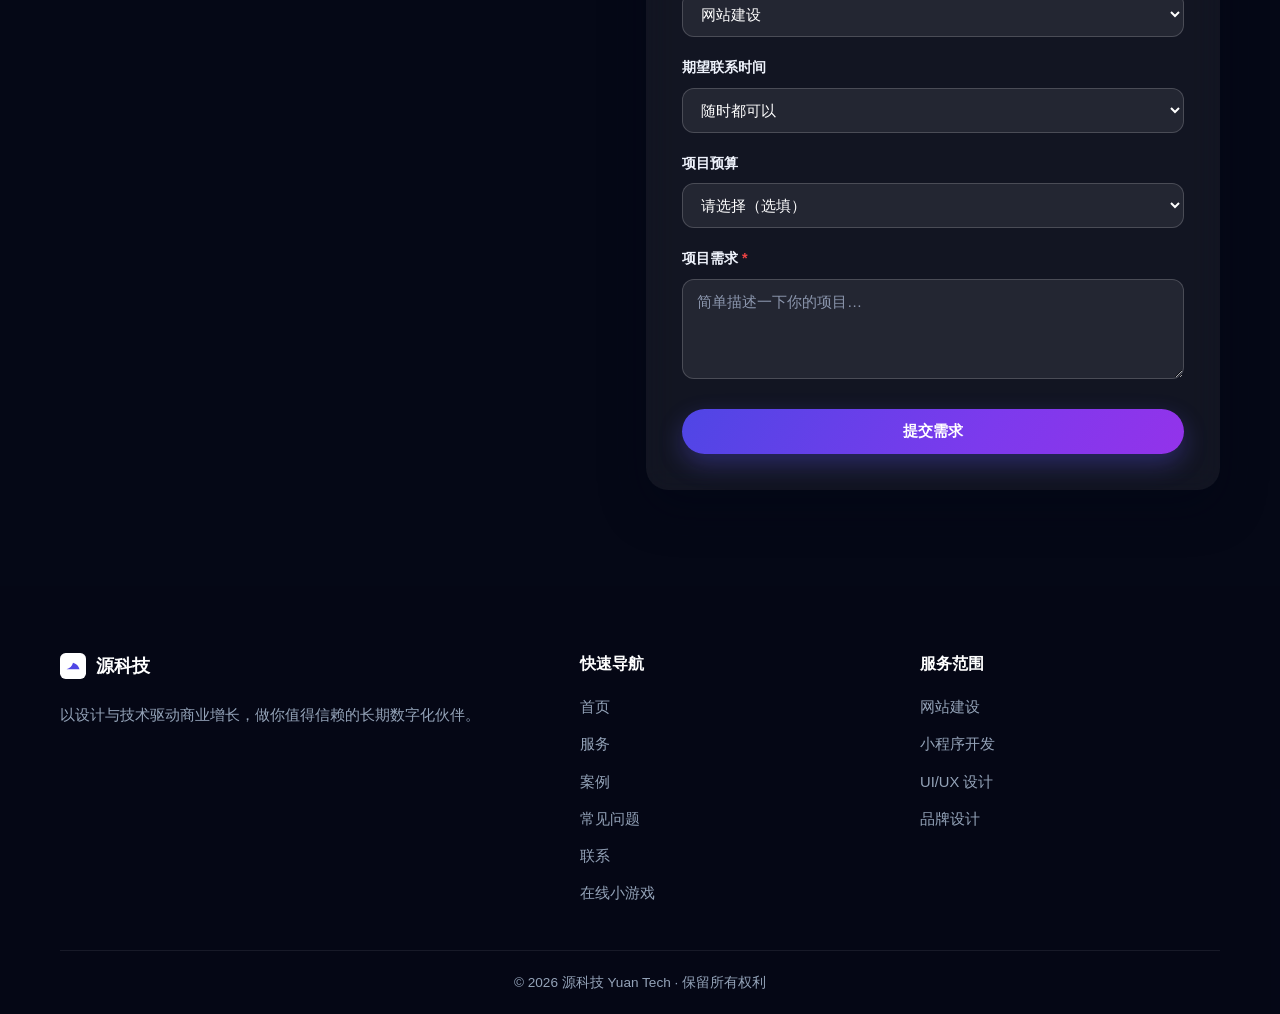
==== commit 3ce08df2: "deploy: update index.html" ====
--- a/index.html
+++ b/index.html
@@ -18,7 +18,7 @@
         <span class="brand-logo" aria-hidden="true">
           <svg viewBox="0 0 64 64" width="30" height="30"><rect width="64" height="64" rx="14" fill="#4f46e5"/><path d="M16 40c8-2 14-8 16-16 8 2 14 8 16 16H16z" fill="white"/></svg>
         </span>
-        <span class="brand-name">源科技</span>
+        <span class="brand-name"><b class="brand-mark">源</b>科技</span>
       </a>
 
       <ul class="nav-links" id="navLinks">
@@ -330,7 +330,7 @@
           <span class="brand-logo" aria-hidden="true">
             <svg viewBox="0 0 64 64" width="26" height="26"><rect width="64" height="64" rx="14" fill="#fff"/><path d="M16 40c8-2 14-8 16-16 8 2 14 8 16 16H16z" fill="#4f46e5"/></svg>
           </span>
-          <span class="brand-name">源科技</span>
+          <span class="brand-name"><b class="brand-mark">源</b>科技</span>
         </a>
         <p class="footer-desc">以设计与技术驱动商业增长，做你值得信赖的长期数字化伙伴。</p>
       </div>
